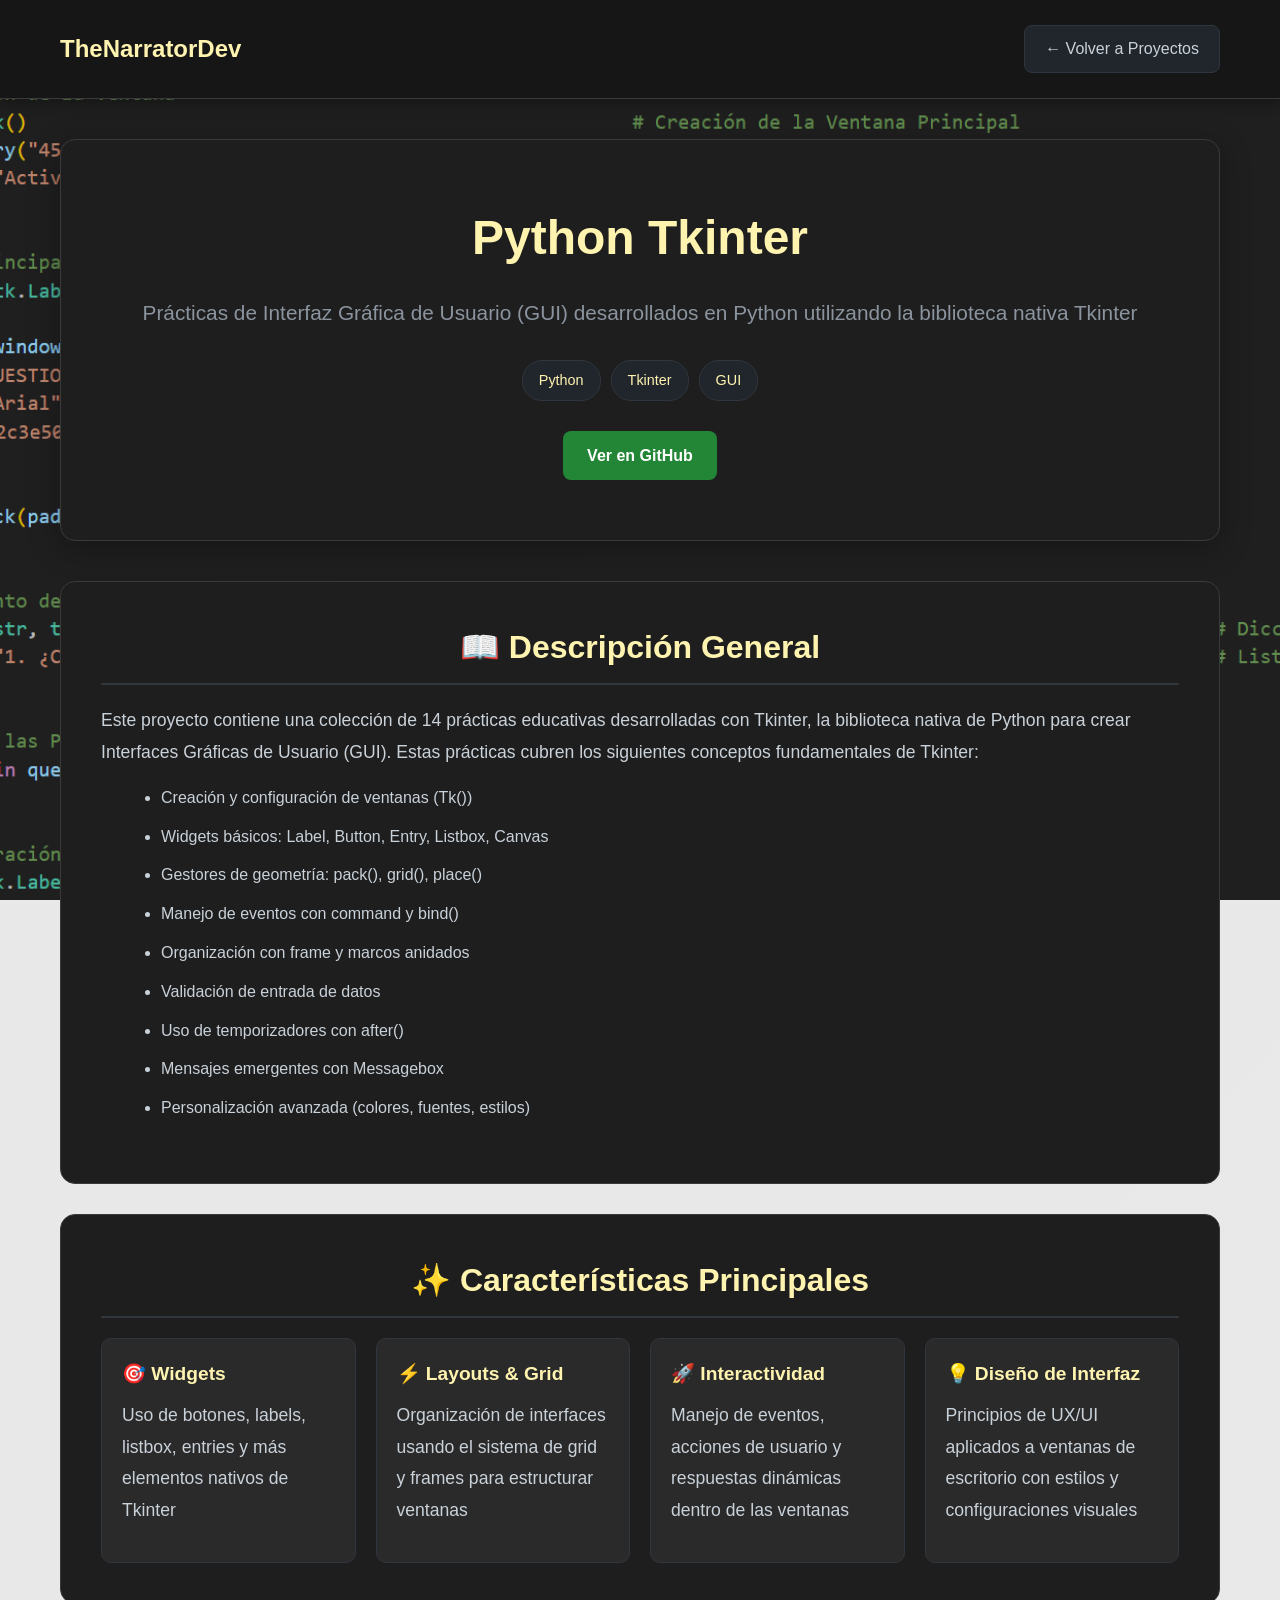
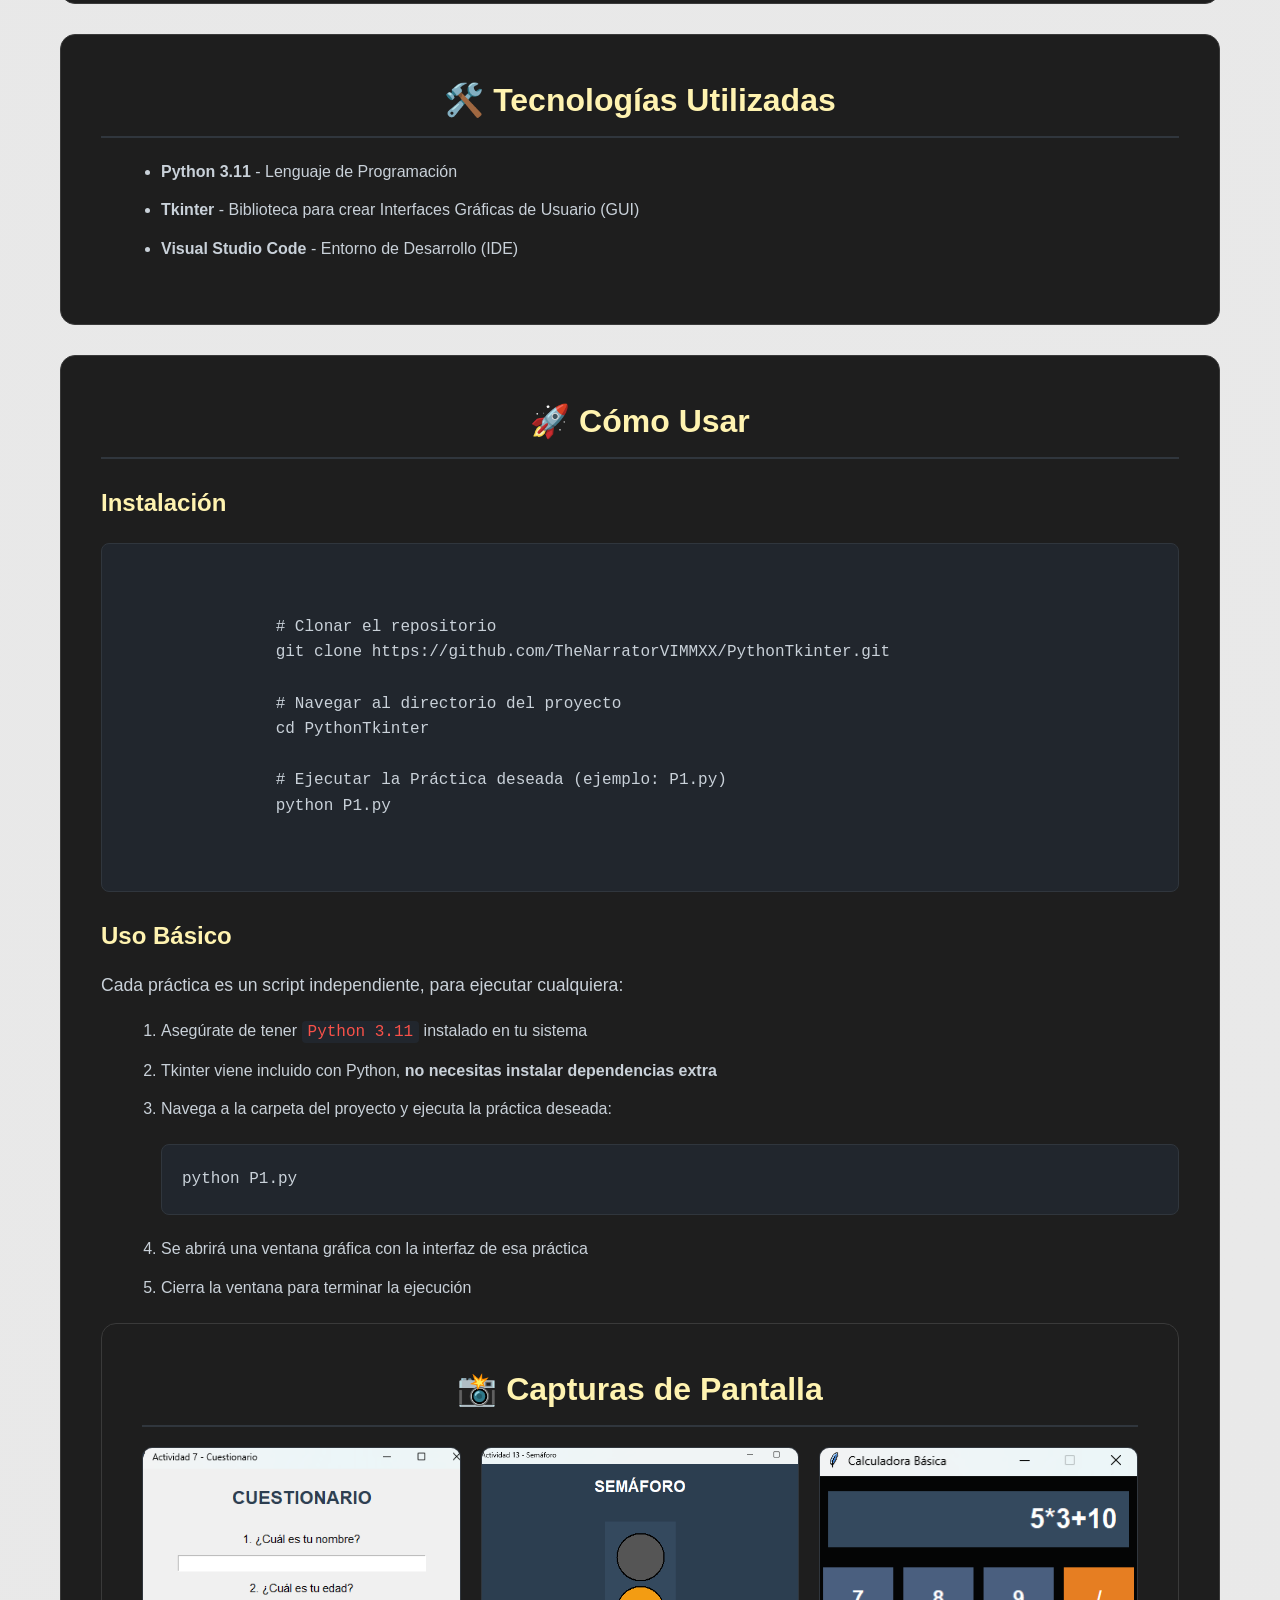
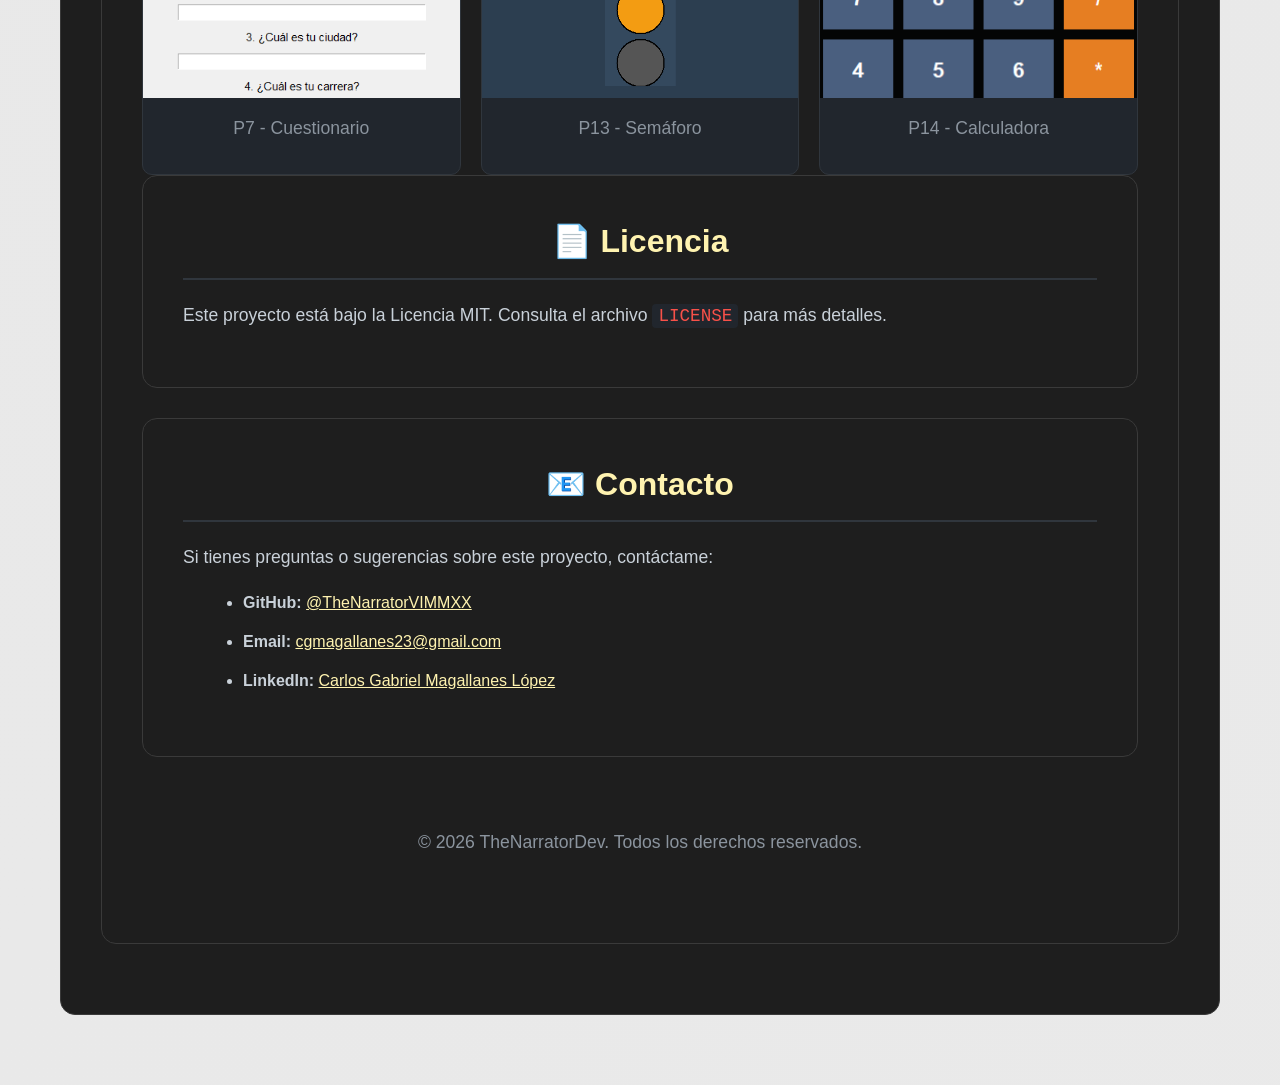
==== index.html @ d5371fd4 "Refactor HTML structure and styles for Tkinter project Updated the styling and structure of the HTML" ====
<![base64]>

<!-- DOCUMENTACIÓN -->

<!-- Vista para el Proyecto Tkinter -->

<!-- Ultima Modificación: 19/03/2025 -->
<!-- Autor: Magallanes López Carlos Gabriel -->
<!-- Correo: cgmagallanes23@gmail.com -->
<!-- Versión: 1.0 -->

<![base64]>
<!-- ========================================================================================= Proyecto Tkinter  ================================================================================================== -->


<!-- Bloque de Contenido -->
<!DOCTYPE html>                                                                                                                               <!-- Declaración del Tipo de Documento HTML5 -->
<html lang="es">                                                                                                                              <!-- Etiqueta Raíz del Documento, Idioma = Español -->
<head>                                                                                                                                        <!-- Sección de metadatos y configuración -->
    <meta charset="UTF-8">                                                                                                                    <!-- Codificación = UTF-8 -->
    <meta name="viewport" content="width=device-width, initial-scale=1.0">                                                                    <!-- Metadato: Viewport -->
    <title> TheNarratorDev </title>                                                                                                           <!-- Título de la Página Web -->
    
    <!-- Hoja de Estilos Interna -->
    <style>                                                                                                                                   /* CSS - Hoja de Estilos */
        

        /* Selector Universal (Reset Básico) */
        * {
            
            margin: 0;                                                                                                                        /* Elimina Márgenes Externos */
            padding: 0;                                                                                                                       /* Elimina Espaciado Interno */
            box-sizing: border-box;                                                                                                           /* Usamos el Tamaño Total del Elemento */

        }

        /* Body */
        body {
        
            font-family: -apple-system, BlinkMacSystemFont, 'Segoe UI', Arial, sans-serif;
            background:                                                                                                                       /* Fondo de la Página */
                linear-gradient(135deg, rgba(28,28,28,0.1), rgba(43,43,43,0.1)),
                url('imgs/background.png') center/cover fixed;
            color: #c9d1d9;
            line-height: 1.6;
            min-height: 100vh;                                                                                                                /* Asegura que el Body ocupe toda la Altura de la Ventana */
            margin: 0;
            -webkit-font-smoothing: antialiased;                                                                                              /* Mejora la Apariencia de las Fuentes en WebKit */
            -moz-osx-font-smoothing: grayscale;                                                                                               /* Mejora la Apariencia de las Fuentes en Firefox */

        }

        /* Barra de Navegación */
        nav {

            padding: 15px 0;
            position: sticky;
            top: 0;
            z-index: 1000;
            box-shadow: 0 4px 12px rgba(0, 0, 0, 0.3);
            background: #161616;
            border-bottom: 1px solid #3a3a3a;
        
        }

        .nav-container {
            max-width: 1200px;
            margin: 0 auto;
            padding: 0 20px;
            display: flex;
            justify-content: space-between;
            align-items: center;
            flex-wrap: wrap;        /* Que los elementos bajen en vez de solaparse */
            gap: 10px;
            padding: 10px 20px;
        }

        .nav-logo {
            font-size: clamp(1em, 2vw, 1.5em);  /* Tamaño flexible */;
            font-weight: bold;
            color: #fff3b0;
            text-decoration: none;
        }

        .back-btn {
            padding: 10px 20px;
            background: #21262d;
            color: #c9d1d9;
            text-decoration: none;
            border-radius: 8px;
            border: 1px solid #30363d;
            transition: all 0.3s ease;
        }

        .back-btn:hover {
            background: #30363d;
            border-color: #ffd43b;
            transform: translateY(-2px);
        }

        /* Contenedor Principal */
        .container {
            max-width: 1200px;
            margin: 0 auto;
            padding: 40px 20px;
        }

        /* Encabezado del Proyecto */
        .project-header {
            text-align: center;
            padding: 60px 20px;
            background: #161b22;
            border-radius: 15px;
            margin-bottom: 40px;
            border: 1px solid #30363d;
            box-shadow: 0 8px 32px rgba(0, 0, 0, 0.3);
        }

        .project-header h1 {
            font-size: 3em;
            color: #fff3b0;
            margin-bottom: 20px;
        }

        .project-header p {
            font-size: 1.3em;
            color: #8b949e;
            margin-bottom: 30px;
        }

        /* Tags del Proyecto */
        .project-tags {
            display: flex;
            justify-content: center;
            flex-wrap: wrap;
            gap: 10px;
            margin-bottom: 30px;
        }

        .tag {
            background: #21262d;
            color: #fff3b0;
            padding: 8px 16px;
            border-radius: 20px;
            font-size: 0.9em;
            border: 1px solid #30363d;
        }

        /* Enlaces del Proyecto */
        .project-links {
            display: flex;
            justify-content: center;
            gap: 15px;
            flex-wrap: wrap;
        }

        .project-links a {
            padding: 12px 24px;
            background: #238636;
            color: white;
            text-decoration: none;
            border-radius: 8px;
            transition: all 0.3s ease;
            font-weight: bold;
        }

        .project-links a:hover {
            background: #2ea043;
            transform: translateY(-2px);
        }

        .project-links a.secondary {
            background: #21262d;
            border: 1px solid #30363d;
            color: #c9d1d9;
        }

        .project-links a.secondary:hover {
            background: #30363d;
            border-color: #ffd43b;
        }

        /* Secciones de Contenido */
        .content-section {
            background: #161b22;
            padding: 40px;
            border-radius: 15px;
            margin-bottom: 30px;
            border: 1px solid #30363d;
        }



        .content-section h2 {
            color: #fff3b0;
            margin-bottom: 20px;
            font-size: 2em;
            border-bottom: 2px solid #30363d;
            padding-bottom: 10px;
            text-align: center;
        }

        .content-section h3 {
            color: #fff3b0;
            margin-top: 25px;
            margin-bottom: 15px;
            font-size: 1.5em;
        }

        .content-section p {
            margin-bottom: 15px;
            line-height: 1.8;
            font-size: 1.1em;
        }

        .content-section ul, .content-section ol {
            margin-left: 60px;
            margin-bottom: 20px;
        }

        .content-section li {
            margin-bottom: 10px;
            line-height: 1.8;
        }

        /* Grid de Características */
        .features-grid {
            display: grid;
            grid-template-columns: repeat(auto-fit, minmax(250px, 1fr));
            gap: 20px;
            margin-top: 20px;
        }

        .feature-card {
            padding: 20px;
            border-radius: 10px;
            border: 1px solid #30363d;
            transition: all 0.3s ease;
            background: #2a2a2a;

        }

        .feature-card:hover {
            transform: translateY(-3px);
            border-color: #ffd43b;
            box-shadow: 0 5px 20px rgba(88, 166, 255, 0.2);
        }

        .feature-card h4 {
            color: #fff3b0;
            margin-bottom: 10px;
            font-size: 1.2em;
        }

        /* Screenshots */
        .screenshots {
            display: grid;
            grid-template-columns: repeat(auto-fit, minmax(300px, 1fr));
            gap: 20px;
            margin-top: 20px;
        }

        .screenshot {
            border-radius: 10px;
            border: 1px solid #30363d;
            overflow: hidden;
            background: #21262d;
            transition: transform 0.3s ease;
            display: flex;
            flex-direction: column;
        }
        
        .screenshot img {
            width: 100%;
            height: 250px;
            object-fit: cover;
            object-position: top;
            display: block;
            flex-shrink: 0;
        }
        
        .screenshot p {
            padding: 15px;
            text-align: center;
            color: #8b949e;
            flex-grow: 1;
            display: flex;
            align-items: center;
            justify-content: center;
        }

        .screenshot:hover {
            transform: scale(1.02);
        }


        /* Código */
        code {
            background: #21262d;
            padding: 2px 6px;
            border-radius: 4px;
            color: #f85149;
            font-family: 'Courier New', monospace;
        }

        pre {
            background: #21262d;
            padding: 20px;
            border-radius: 8px;
            overflow-x: auto;
            margin: 20px 0;
            border: 1px solid #30363d;
        }

        pre code {
            background: none;
            padding: 0;
            color: #c9d1d9;
        }

        /* Pie de Página */
        footer {
            text-align: center;
            padding: 30px;
            color: #8b949e;
            margin-top: 40px;
        }
        .content-section, .project-header {
            background: #1e1e1e;
            border: 1px solid #3a3a3a;
            opacity: 0;
            transition: opacity 1.5s ease;
        }

        .content-section.visible, .project-header.visible {
            opacity: 1;
        }

        /* Responsive */
        @media (max-width: 768px) {
            .project-header h1 {
                font-size: 2em;
            }

            .project-header p {
                font-size: 1.1em;
            }

            .project-links {
                flex-direction: column;
            }

            .content-section {
                padding: 20px;
            }

            .features-grid {
                grid-template-columns: 1fr;
            }
        }
    </style>
</head>

<body>
    <!-- Barra de Navegación -->
    <nav>
        <div class="nav-container">
            <a href="../index.html" class="nav-logo">TheNarratorDev</a>
            <a href="https://github.com/TheNarratorVIMMXX" class="back-btn">← Volver a Proyectos</a>
        </div>
    </nav>

    <div class="container">
        <!-- Encabezado del Proyecto -->
        <div class="project-header">
            
            <h1>Python Tkinter</h1>
            <p>Prácticas de Interfaz Gráfica de Usuario (GUI) desarrollados en Python utilizando la biblioteca nativa Tkinter</p>
            
            <div class="project-tags">
                <span class="tag">Python</span>
                <span class="tag">Tkinter</span>
                <span class="tag">GUI</span>
            </div>

            <div class="project-links">
                <a href="https://github.com/TheNarratorVIMMXX/PythonTkinter" target="_blank">Ver en GitHub</a>
            </div>

        </div>

        <!-- Descripción General -->
        <div class="content-section">
            <h2>📖 Descripción General</h2>
            <p>
                Este proyecto contiene una colección de 14 prácticas educativas desarrolladas con Tkinter, 
                la biblioteca nativa de Python para crear Interfaces Gráficas de Usuario (GUI). 
                Estas prácticas cubren los siguientes conceptos fundamentales de Tkinter:
            </p>
            <ul>
                <li>Creación y configuración de ventanas (Tk()) </li>
                <li>Widgets básicos: Label, Button, Entry, Listbox, Canvas </li>
                <li>Gestores de geometría: pack(), grid(), place() </li>
                <li>Manejo de eventos con command y bind() </li>
                <li>Organización con frame y marcos anidados </li>
                <li>Validación de entrada de datos </li>
                <li>Uso de temporizadores con after() </li>
                <li>Mensajes emergentes con Messagebox </li>
                <li>Personalización avanzada (colores, fuentes, estilos)                            
            </ul>
        </div>

        <!-- Características Principales -->
        <div class="content-section">
            <h2>✨ Características Principales</h2>
            <div class="features-grid">
                <div class="feature-card">
                    <h4>🎯 Widgets</h4>
                    <p>Uso de botones, labels, listbox, entries y más elementos nativos de Tkinter</p>
                </div>
                <div class="feature-card">
                    <h4>⚡ Layouts & Grid</h4>
                    <p>Organización de interfaces usando el sistema de grid y frames para estructurar ventanas</p>
                </div>
                <div class="feature-card">
                    <h4>🚀 Interactividad</h4>
                    <p>Manejo de eventos, acciones de usuario y respuestas dinámicas dentro de las ventanas</p>
                </div>
                <div class="feature-card">
                    <h4>💡 Diseño de Interfaz</h4>
                    <p>Principios de UX/UI aplicados a ventanas de escritorio con estilos y configuraciones visuales</p>
                </div>
            </div>
        </div>

        <!-- Tecnologías Utilizadas -->
        <div class="content-section">
            <h2>🛠️ Tecnologías Utilizadas</h2>
            <ul>
                <li><strong>Python 3.11</strong> - Lenguaje de Programación</li>
                <li><strong>Tkinter</strong> - Biblioteca para crear Interfaces Gráficas de Usuario (GUI)</li>
                <li><strong>Visual Studio Code</strong> - Entorno de Desarrollo (IDE)</li>
            </ul>
        </div>

        <!-- Cómo Usar -->
        <div class="content-section">
            <h2>🚀 Cómo Usar</h2>
            <h3>Instalación</h3>
            <pre><code>

                # Clonar el repositorio
                git clone https://github.com/TheNarratorVIMMXX/PythonTkinter.git

                # Navegar al directorio del proyecto
                cd PythonTkinter

                # Ejecutar la Práctica deseada (ejemplo: P1.py)
                python P1.py

            </code></pre>

        <h3>Uso Básico</h3>
        <p>Cada práctica es un script independiente, para ejecutar cualquiera:</p>
        <ol>
            <li>Asegúrate de tener <code>Python 3.11</code> instalado en tu sistema</li>
            <li>Tkinter viene incluido con Python, <strong>no necesitas instalar dependencias extra</strong></li>
            <li>Navega a la carpeta del proyecto y ejecuta la práctica deseada:
                <pre><code>python P1.py</code></pre>
            </li>
            <li>Se abrirá una ventana gráfica con la interfaz de esa práctica</li>
            <li>Cierra la ventana para terminar la ejecución</li>
        </ol>

        <!-- Screenshots -->
        <div class="content-section">
            <h2>📸 Capturas de Pantalla</h2>
            <div class="screenshots">
                <div class="screenshot">
                    <img src="imgs/P7.png" alt="Práctica 7">
                    <p>P7 - Cuestionario</p>
                </div>
                <div class="screenshot">
                    <img src="imgs/P13.png" alt="Práctica 13">
                    <p>P13 - Semáforo</p>
                </div>
                <div class="screenshot">
                    <img src="imgs/P14.png" alt="Práctica 14">
                    <p>P14 - Calculadora</p>
                </div>
            </div>

        <!-- Licencia -->
        <div class="content-section">
            <h2>📄 Licencia</h2>
            <p>
                Este proyecto está bajo la Licencia MIT. Consulta el archivo <code>LICENSE</code> para más detalles.
            </p>
        </div>

        <!-- Contacto -->
        <div class="content-section">
            <h2>📧 Contacto</h2>
            <p>
                Si tienes preguntas o sugerencias sobre este proyecto, contáctame:
            </p>
            <ul>
                <li><strong>GitHub:</strong> <a href="https://github.com/TheNarratorVIMMXX" target="_blank" style="color: #fff3b0;">@TheNarratorVIMMXX</a></li>
                <li><strong>Email:</strong> <a href="https://mailto:cgmagallanes23@gmail.com" style="color: #fff3b0;">cgmagallanes23@gmail.com</a></li>
                <li><strong>LinkedIn:</strong> <a href="https://linkedin.com/in/carlos-gabriel-magallanes-lopez-940179398" target="_blank" style="color: #fff3b0;">Carlos Gabriel Magallanes López</a></li>
            </ul>
        </div>

        <!-- Pie de Página -->
        <footer>
            <p>&copy; 2026 TheNarratorDev. Todos los derechos reservados.</p>
        </footer>
    
    </div>
    
    <script>
        // Scroll suave para navegación
// Scroll suave
        document.querySelectorAll('a[href^="#"]').forEach(anchor => {
            anchor.addEventListener('click', function (e) {
                e.preventDefault();
                const target = document.querySelector(this.getAttribute('href'));
                if (target) target.scrollIntoView({ behavior: 'smooth' });
            });
        });

        // Fade in al hacer scroll
        const observer = new IntersectionObserver((entries) => {
            entries.forEach(entry => {
                if (entry.isIntersecting) {
                    entry.target.classList.add('visible');
                }
            });
        }, { threshold: 0.1 });

        document.querySelectorAll('.content-section, .project-header').forEach(el => {
            observer.observe(el);
        });
    </script>
</body>
</html>
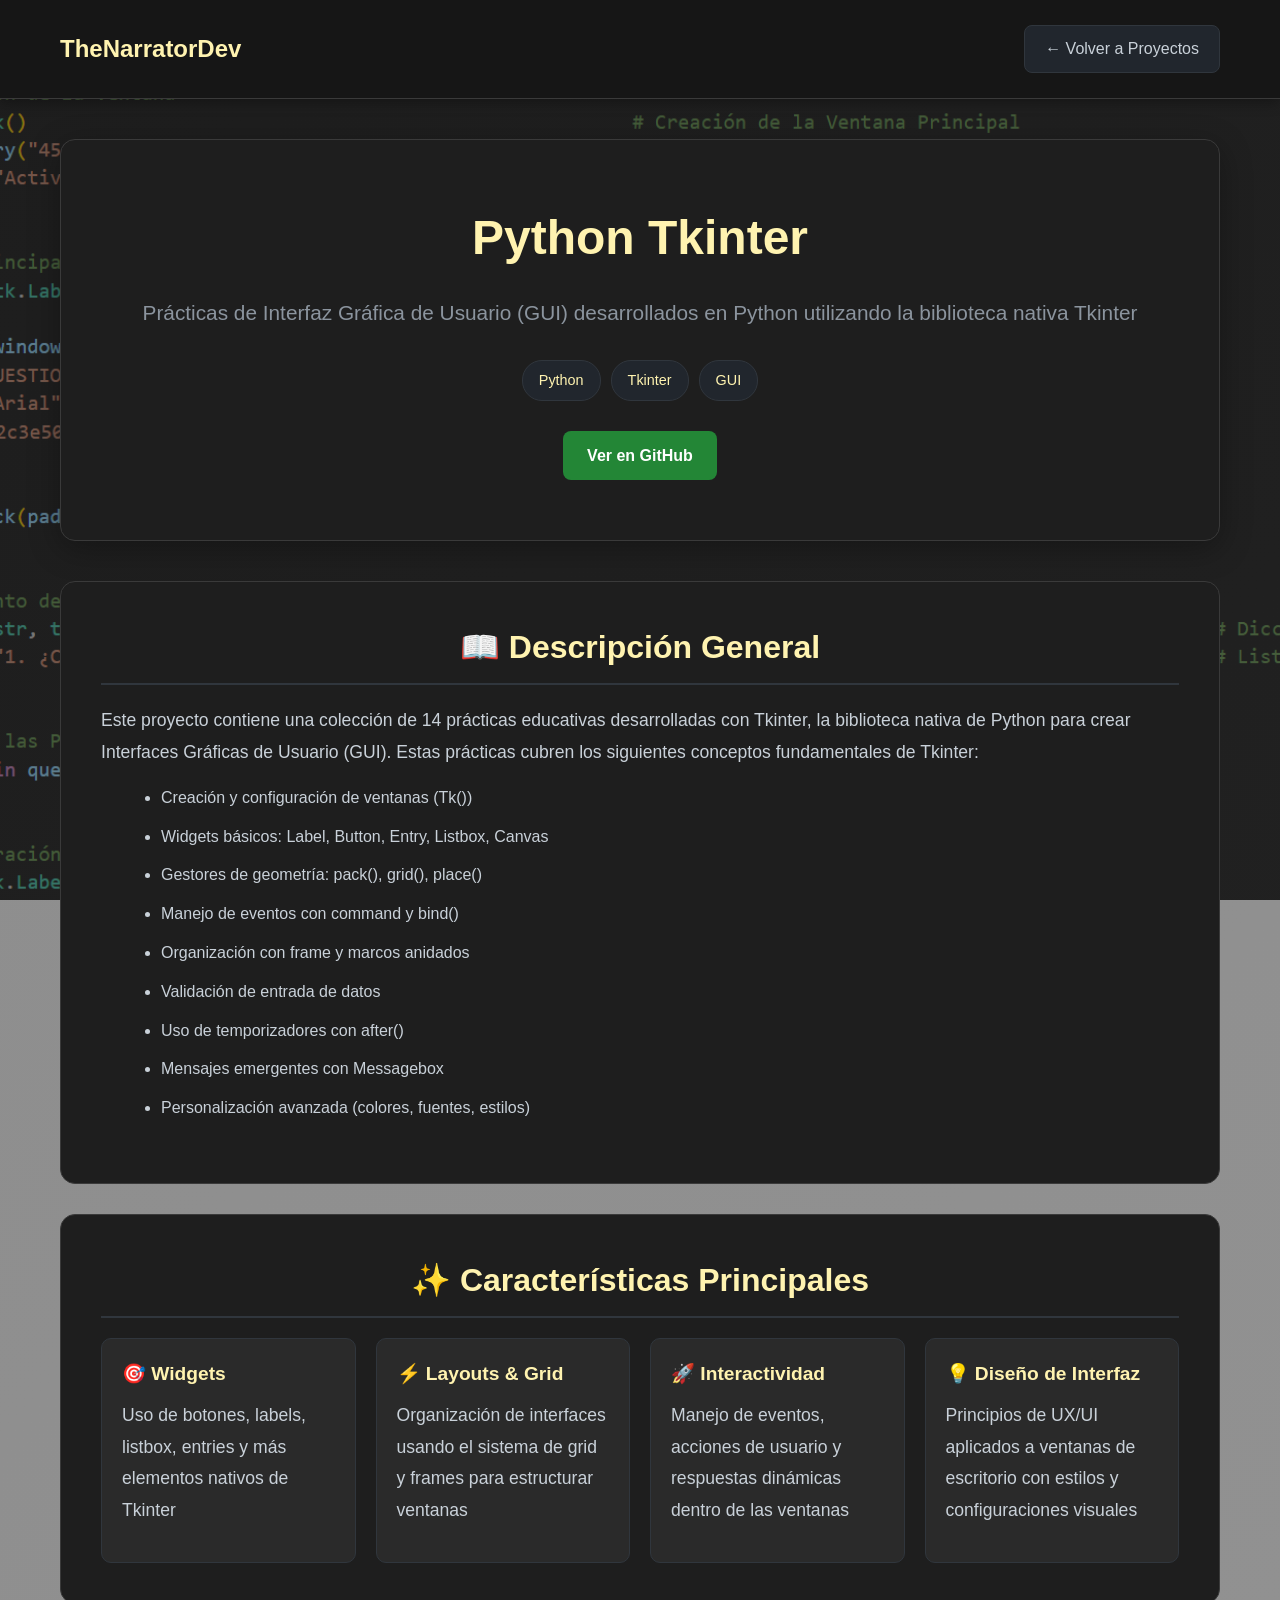
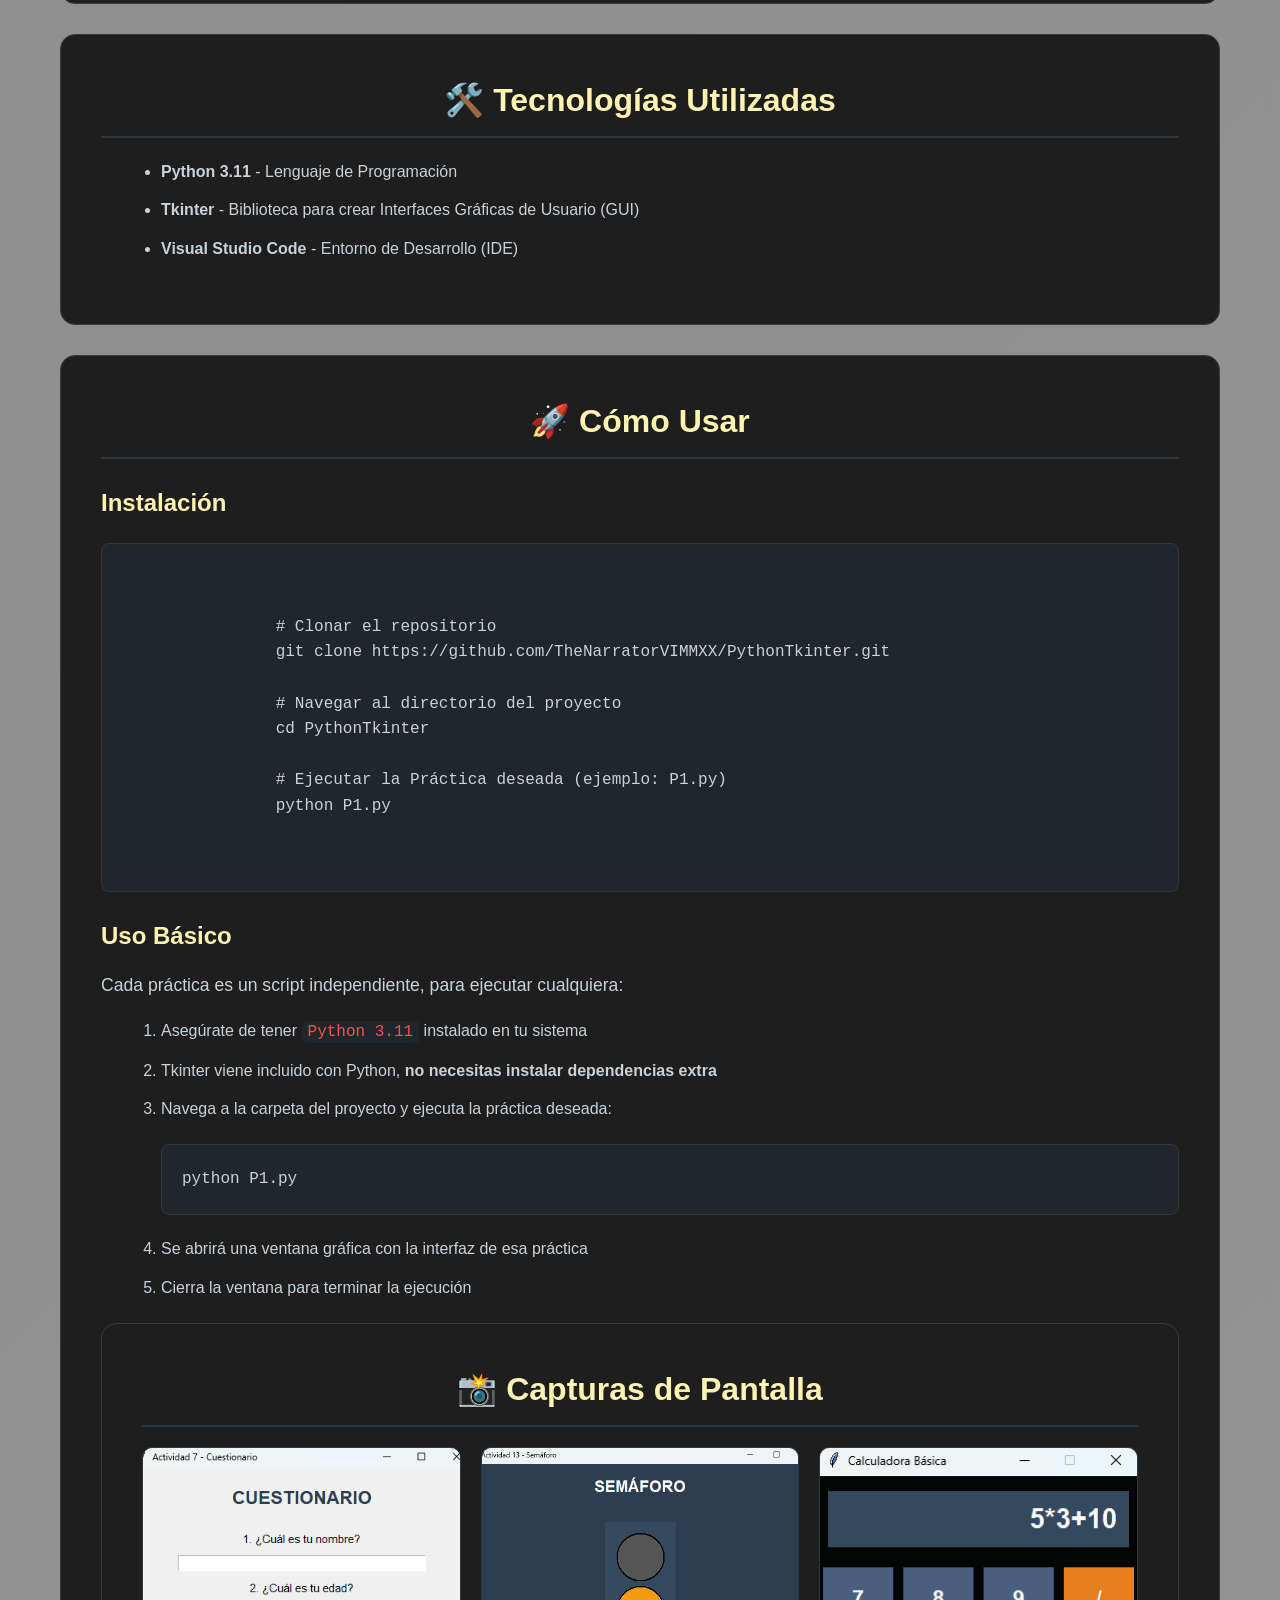
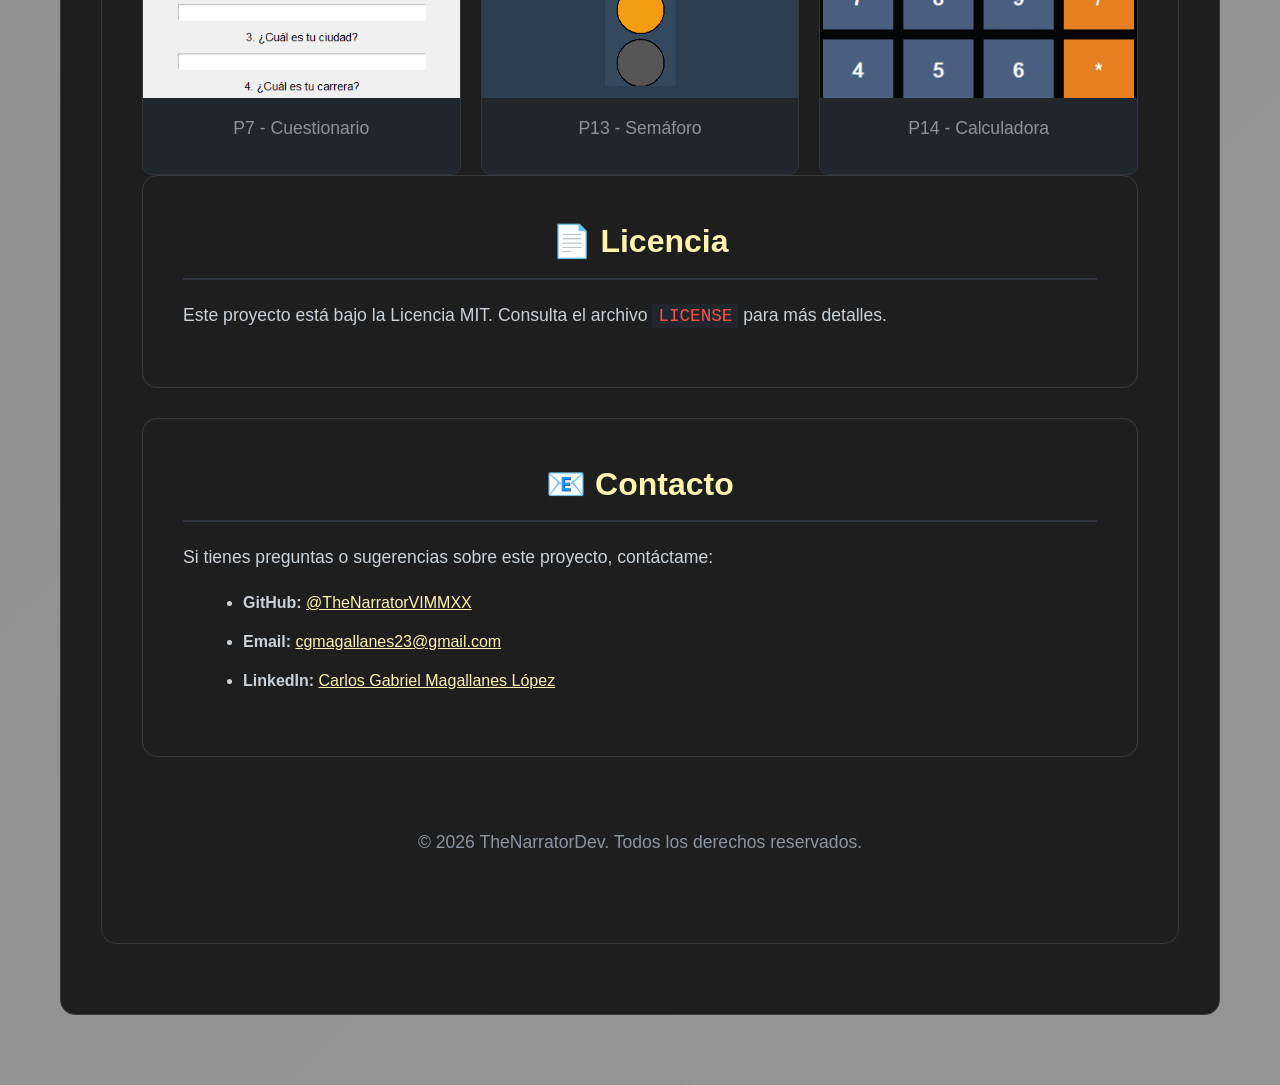
==== commit c585f493: "Refactor HTML structure and improve styles Updated the HTML structure and styles for better presenta" ====
--- a/index.html
+++ b/index.html
@@ -39,7 +39,7 @@
         
             font-family: -apple-system, BlinkMacSystemFont, 'Segoe UI', Arial, sans-serif;
             background:                                                                                                                       /* Fondo de la Página */
-                linear-gradient(135deg, rgba(28,28,28,0.1), rgba(43,43,43,0.1)),
+                linear-gradient(135deg, rgba(28,28,28,0.5), rgba(43,43,43,0.5)),
                 url('imgs/background.png') center/cover fixed;
             color: #c9d1d9;
             line-height: 1.6;
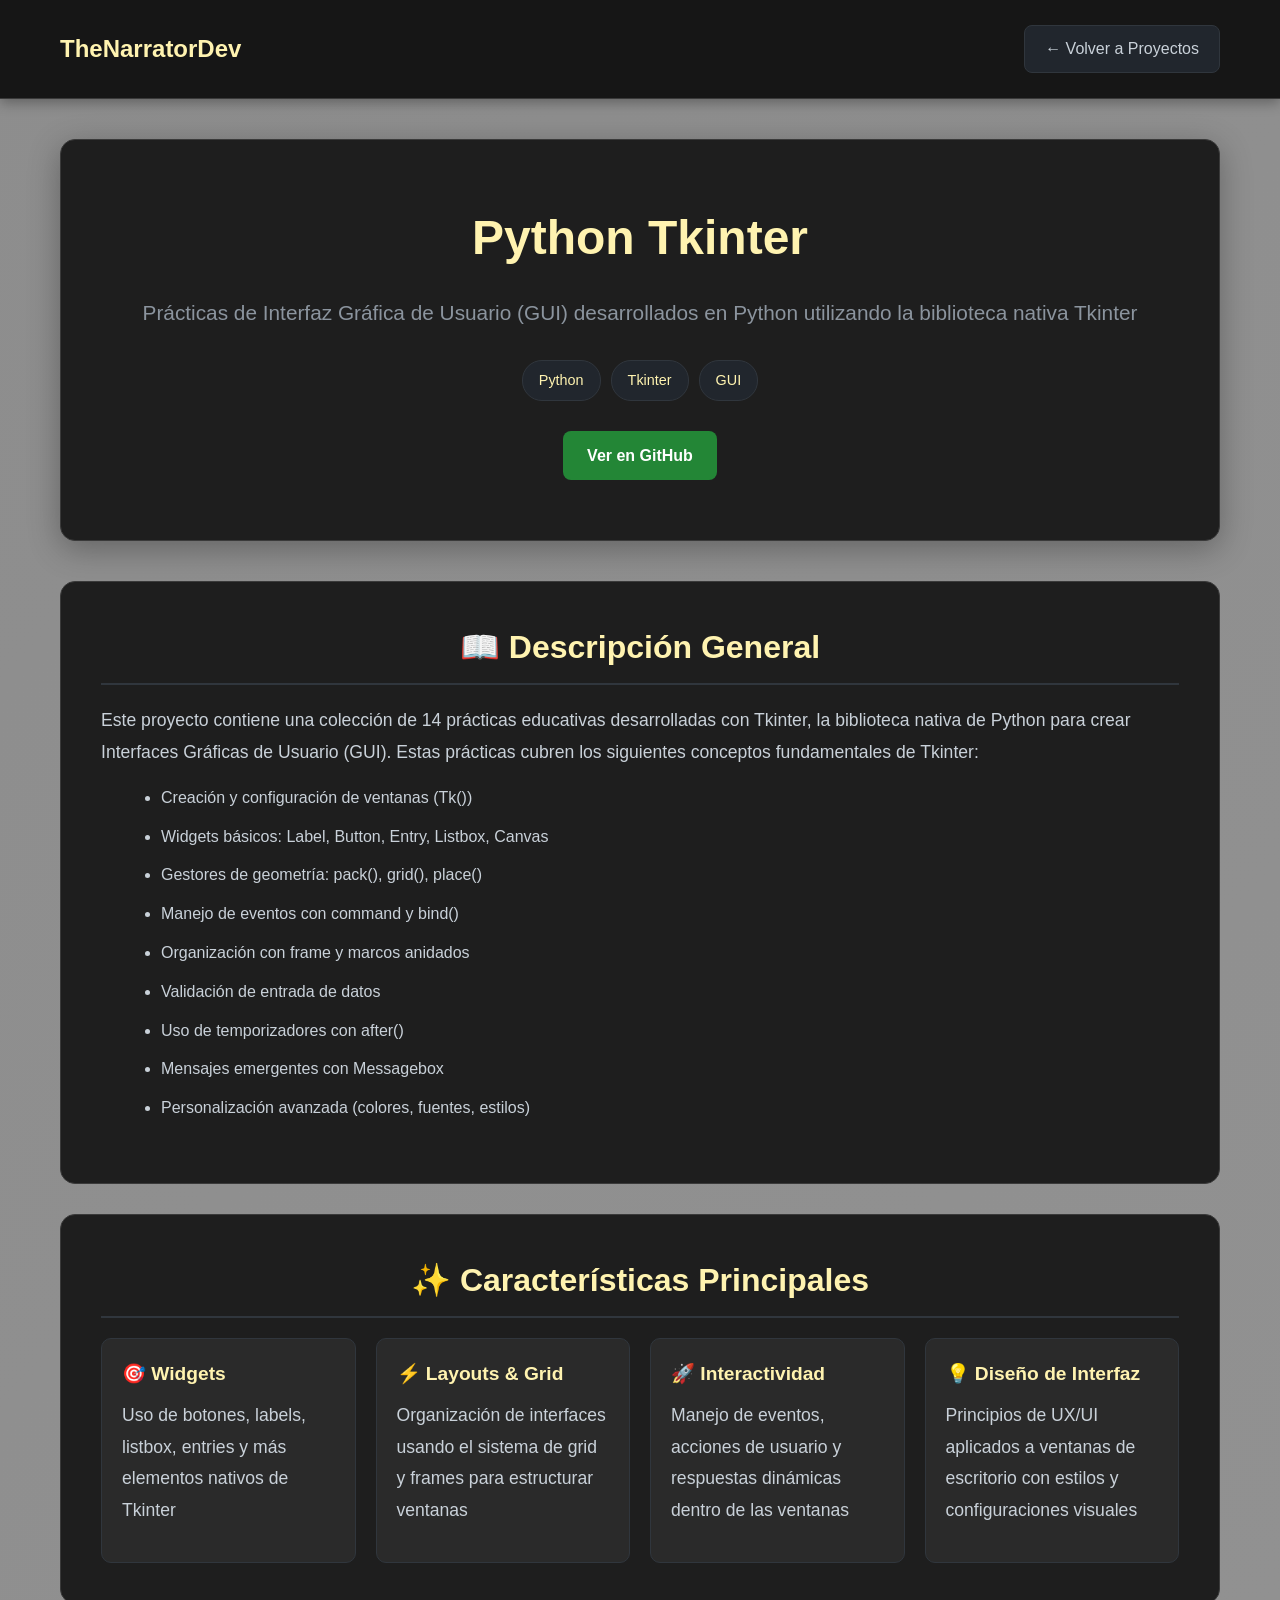
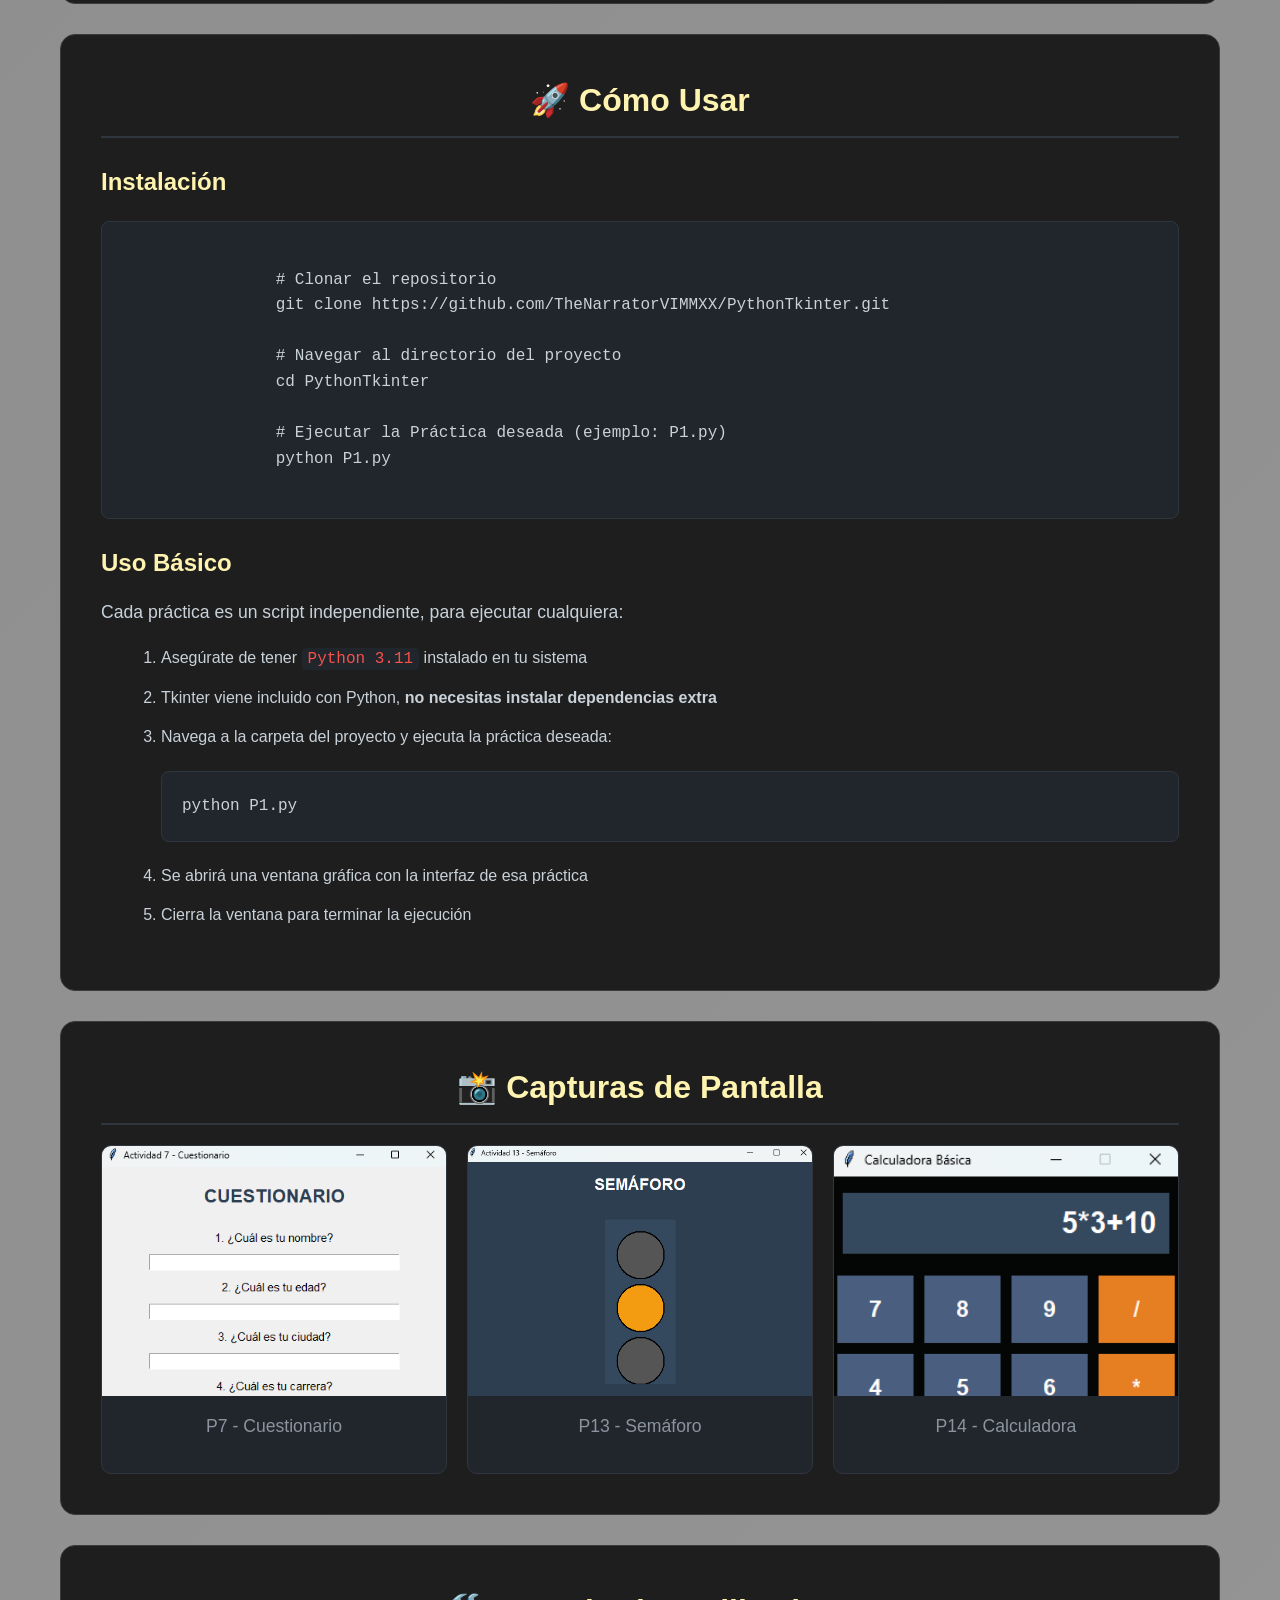
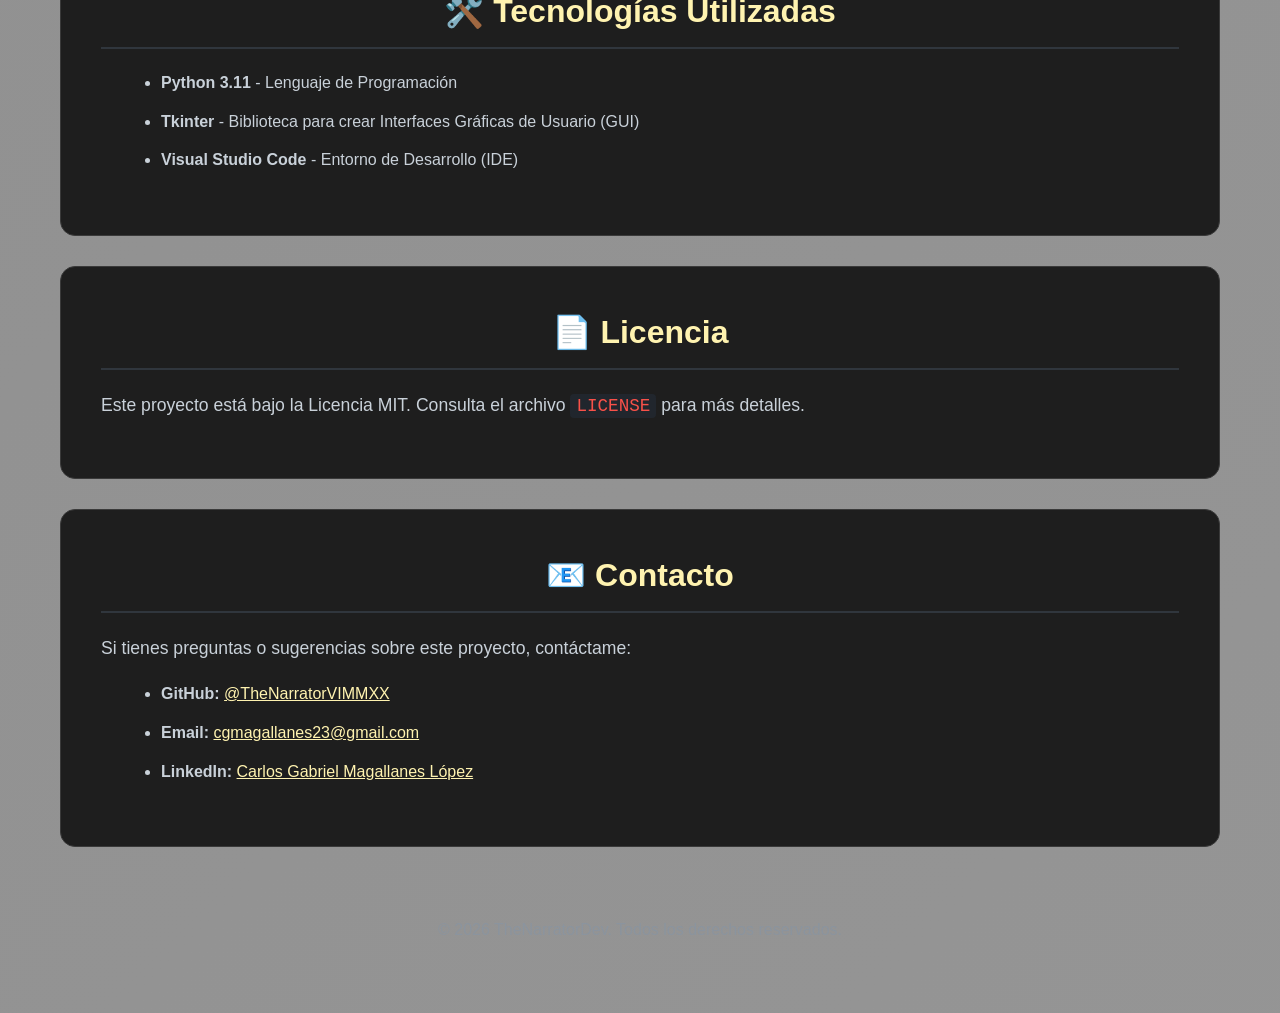
==== commit 910977e5: "Add files via upload" ====
--- a/index.html
+++ b/index.html
@@ -1,367 +1,24 @@
 <![base64]>
-
 <!-- DOCUMENTACIÓN -->
-
 <!-- Vista para el Proyecto Tkinter -->
-
-<!-- Ultima Modificación: 19/03/2025 -->
+<!-- Ultima Modificación: 20/03/2025 -->
 <!-- Autor: Magallanes López Carlos Gabriel -->
 <!-- Correo: cgmagallanes23@gmail.com -->
-<!-- Versión: 1.0 -->
-
+<!-- Versión: 1.1 -->
 <![base64]>
-<!-- ========================================================================================= Proyecto Tkinter  ================================================================================================== -->
-
-
-<!-- Bloque de Contenido -->
-<!DOCTYPE html>                                                                                                                               <!-- Declaración del Tipo de Documento HTML5 -->
-<html lang="es">                                                                                                                              <!-- Etiqueta Raíz del Documento, Idioma = Español -->
-<head>                                                                                                                                        <!-- Sección de metadatos y configuración -->
-    <meta charset="UTF-8">                                                                                                                    <!-- Codificación = UTF-8 -->
-    <meta name="viewport" content="width=device-width, initial-scale=1.0">                                                                    <!-- Metadato: Viewport -->
-    <title> TheNarratorDev </title>                                                                                                           <!-- Título de la Página Web -->
-    
-    <!-- Hoja de Estilos Interna -->
-    <style>                                                                                                                                   /* CSS - Hoja de Estilos */
-        
-
-        /* Selector Universal (Reset Básico) */
-        * {
-            
-            margin: 0;                                                                                                                        /* Elimina Márgenes Externos */
-            padding: 0;                                                                                                                       /* Elimina Espaciado Interno */
-            box-sizing: border-box;                                                                                                           /* Usamos el Tamaño Total del Elemento */
-
-        }
-
-        /* Body */
-        body {
-        
-            font-family: -apple-system, BlinkMacSystemFont, 'Segoe UI', Arial, sans-serif;
-            background:                                                                                                                       /* Fondo de la Página */
-                linear-gradient(135deg, rgba(28,28,28,0.5), rgba(43,43,43,0.5)),
-                url('imgs/background.png') center/cover fixed;
-            color: #c9d1d9;
-            line-height: 1.6;
-            min-height: 100vh;                                                                                                                /* Asegura que el Body ocupe toda la Altura de la Ventana */
-            margin: 0;
-            -webkit-font-smoothing: antialiased;                                                                                              /* Mejora la Apariencia de las Fuentes en WebKit */
-            -moz-osx-font-smoothing: grayscale;                                                                                               /* Mejora la Apariencia de las Fuentes en Firefox */
-
-        }
-
-        /* Barra de Navegación */
-        nav {
-
-            padding: 15px 0;
-            position: sticky;
-            top: 0;
-            z-index: 1000;
-            box-shadow: 0 4px 12px rgba(0, 0, 0, 0.3);
-            background: #161616;
-            border-bottom: 1px solid #3a3a3a;
-        
-        }
-
-        .nav-container {
-            max-width: 1200px;
-            margin: 0 auto;
-            padding: 0 20px;
-            display: flex;
-            justify-content: space-between;
-            align-items: center;
-            flex-wrap: wrap;        /* Que los elementos bajen en vez de solaparse */
-            gap: 10px;
-            padding: 10px 20px;
-        }
-
-        .nav-logo {
-            font-size: clamp(1em, 2vw, 1.5em);  /* Tamaño flexible */;
-            font-weight: bold;
-            color: #fff3b0;
-            text-decoration: none;
-        }
-
-        .back-btn {
-            padding: 10px 20px;
-            background: #21262d;
-            color: #c9d1d9;
-            text-decoration: none;
-            border-radius: 8px;
-            border: 1px solid #30363d;
-            transition: all 0.3s ease;
-        }
-
-        .back-btn:hover {
-            background: #30363d;
-            border-color: #ffd43b;
-            transform: translateY(-2px);
-        }
-
-        /* Contenedor Principal */
-        .container {
-            max-width: 1200px;
-            margin: 0 auto;
-            padding: 40px 20px;
-        }
-
-        /* Encabezado del Proyecto */
-        .project-header {
-            text-align: center;
-            padding: 60px 20px;
-            background: #161b22;
-            border-radius: 15px;
-            margin-bottom: 40px;
-            border: 1px solid #30363d;
-            box-shadow: 0 8px 32px rgba(0, 0, 0, 0.3);
-        }
-
-        .project-header h1 {
-            font-size: 3em;
-            color: #fff3b0;
-            margin-bottom: 20px;
-        }
-
-        .project-header p {
-            font-size: 1.3em;
-            color: #8b949e;
-            margin-bottom: 30px;
-        }
-
-        /* Tags del Proyecto */
-        .project-tags {
-            display: flex;
-            justify-content: center;
-            flex-wrap: wrap;
-            gap: 10px;
-            margin-bottom: 30px;
-        }
-
-        .tag {
-            background: #21262d;
-            color: #fff3b0;
-            padding: 8px 16px;
-            border-radius: 20px;
-            font-size: 0.9em;
-            border: 1px solid #30363d;
-        }
-
-        /* Enlaces del Proyecto */
-        .project-links {
-            display: flex;
-            justify-content: center;
-            gap: 15px;
-            flex-wrap: wrap;
-        }
-
-        .project-links a {
-            padding: 12px 24px;
-            background: #238636;
-            color: white;
-            text-decoration: none;
-            border-radius: 8px;
-            transition: all 0.3s ease;
-            font-weight: bold;
-        }
-
-        .project-links a:hover {
-            background: #2ea043;
-            transform: translateY(-2px);
-        }
-
-        .project-links a.secondary {
-            background: #21262d;
-            border: 1px solid #30363d;
-            color: #c9d1d9;
-        }
-
-        .project-links a.secondary:hover {
-            background: #30363d;
-            border-color: #ffd43b;
-        }
-
-        /* Secciones de Contenido */
-        .content-section {
-            background: #161b22;
-            padding: 40px;
-            border-radius: 15px;
-            margin-bottom: 30px;
-            border: 1px solid #30363d;
-        }
-
-
-
-        .content-section h2 {
-            color: #fff3b0;
-            margin-bottom: 20px;
-            font-size: 2em;
-            border-bottom: 2px solid #30363d;
-            padding-bottom: 10px;
-            text-align: center;
-        }
-
-        .content-section h3 {
-            color: #fff3b0;
-            margin-top: 25px;
-            margin-bottom: 15px;
-            font-size: 1.5em;
-        }
-
-        .content-section p {
-            margin-bottom: 15px;
-            line-height: 1.8;
-            font-size: 1.1em;
-        }
-
-        .content-section ul, .content-section ol {
-            margin-left: 60px;
-            margin-bottom: 20px;
-        }
-
-        .content-section li {
-            margin-bottom: 10px;
-            line-height: 1.8;
-        }
-
-        /* Grid de Características */
-        .features-grid {
-            display: grid;
-            grid-template-columns: repeat(auto-fit, minmax(250px, 1fr));
-            gap: 20px;
-            margin-top: 20px;
-        }
-
-        .feature-card {
-            padding: 20px;
-            border-radius: 10px;
-            border: 1px solid #30363d;
-            transition: all 0.3s ease;
-            background: #2a2a2a;
-
-        }
-
-        .feature-card:hover {
-            transform: translateY(-3px);
-            border-color: #ffd43b;
-            box-shadow: 0 5px 20px rgba(88, 166, 255, 0.2);
-        }
-
-        .feature-card h4 {
-            color: #fff3b0;
-            margin-bottom: 10px;
-            font-size: 1.2em;
-        }
-
-        /* Screenshots */
-        .screenshots {
-            display: grid;
-            grid-template-columns: repeat(auto-fit, minmax(300px, 1fr));
-            gap: 20px;
-            margin-top: 20px;
-        }
-
-        .screenshot {
-            border-radius: 10px;
-            border: 1px solid #30363d;
-            overflow: hidden;
-            background: #21262d;
-            transition: transform 0.3s ease;
-            display: flex;
-            flex-direction: column;
-        }
-        
-        .screenshot img {
-            width: 100%;
-            height: 250px;
-            object-fit: cover;
-            object-position: top;
-            display: block;
-            flex-shrink: 0;
-        }
-        
-        .screenshot p {
-            padding: 15px;
-            text-align: center;
-            color: #8b949e;
-            flex-grow: 1;
-            display: flex;
-            align-items: center;
-            justify-content: center;
-        }
-
-        .screenshot:hover {
-            transform: scale(1.02);
-        }
-
-
-        /* Código */
-        code {
-            background: #21262d;
-            padding: 2px 6px;
-            border-radius: 4px;
-            color: #f85149;
-            font-family: 'Courier New', monospace;
-        }
-
-        pre {
-            background: #21262d;
-            padding: 20px;
-            border-radius: 8px;
-            overflow-x: auto;
-            margin: 20px 0;
-            border: 1px solid #30363d;
-        }
-
-        pre code {
-            background: none;
-            padding: 0;
-            color: #c9d1d9;
-        }
-
-        /* Pie de Página */
-        footer {
-            text-align: center;
-            padding: 30px;
-            color: #8b949e;
-            margin-top: 40px;
-        }
-        .content-section, .project-header {
-            background: #1e1e1e;
-            border: 1px solid #3a3a3a;
-            opacity: 0;
-            transition: opacity 1.5s ease;
-        }
-
-        .content-section.visible, .project-header.visible {
-            opacity: 1;
-        }
-
-        /* Responsive */
-        @media (max-width: 768px) {
-            .project-header h1 {
-                font-size: 2em;
-            }
-
-            .project-header p {
-                font-size: 1.1em;
-            }
-
-            .project-links {
-                flex-direction: column;
-            }
-
-            .content-section {
-                padding: 20px;
-            }
-
-            .features-grid {
-                grid-template-columns: 1fr;
-            }
-        }
-    </style>
+
+<!DOCTYPE html>
+<html lang="es">
+
+<head>
+    <meta charset="UTF-8">
+    <meta name="viewport" content="width=device-width, initial-scale=1.0">
+    <title>TheNarratorDev</title>
+    <link rel="stylesheet" href="css/styles.css">
 </head>
 
 <body>
+
     <!-- Barra de Navegación -->
     <nav>
         <div class="nav-container">
@@ -371,12 +28,12 @@
     </nav>
 
     <div class="container">
+
         <!-- Encabezado del Proyecto -->
         <div class="project-header">
-            
             <h1>Python Tkinter</h1>
             <p>Prácticas de Interfaz Gráfica de Usuario (GUI) desarrollados en Python utilizando la biblioteca nativa Tkinter</p>
-            
+
             <div class="project-tags">
                 <span class="tag">Python</span>
                 <span class="tag">Tkinter</span>
@@ -386,161 +43,163 @@
             <div class="project-links">
                 <a href="https://github.com/TheNarratorVIMMXX/PythonTkinter" target="_blank">Ver en GitHub</a>
             </div>
-
+        
         </div>
 
         <!-- Descripción General -->
         <div class="content-section">
             <h2>📖 Descripción General</h2>
+            
             <p>
-                Este proyecto contiene una colección de 14 prácticas educativas desarrolladas con Tkinter, 
-                la biblioteca nativa de Python para crear Interfaces Gráficas de Usuario (GUI). 
+                Este proyecto contiene una colección de 14 prácticas educativas desarrolladas con Tkinter,
+                la biblioteca nativa de Python para crear Interfaces Gráficas de Usuario (GUI).
                 Estas prácticas cubren los siguientes conceptos fundamentales de Tkinter:
             </p>
+
             <ul>
-                <li>Creación y configuración de ventanas (Tk()) </li>
-                <li>Widgets básicos: Label, Button, Entry, Listbox, Canvas </li>
-                <li>Gestores de geometría: pack(), grid(), place() </li>
-                <li>Manejo de eventos con command y bind() </li>
-                <li>Organización con frame y marcos anidados </li>
-                <li>Validación de entrada de datos </li>
-                <li>Uso de temporizadores con after() </li>
-                <li>Mensajes emergentes con Messagebox </li>
-                <li>Personalización avanzada (colores, fuentes, estilos)                            
+                <li>Creación y configuración de ventanas (Tk())</li>
+                <li>Widgets básicos: Label, Button, Entry, Listbox, Canvas</li>
+                <li>Gestores de geometría: pack(), grid(), place()</li>
+                <li>Manejo de eventos con command y bind()</li>
+                <li>Organización con frame y marcos anidados</li>
+                <li>Validación de entrada de datos</li>
+                <li>Uso de temporizadores con after()</li>
+                <li>Mensajes emergentes con Messagebox</li>
+                <li>Personalización avanzada (colores, fuentes, estilos)</li>
             </ul>
+        
         </div>
 
         <!-- Características Principales -->
         <div class="content-section">
             <h2>✨ Características Principales</h2>
+
             <div class="features-grid">
+
                 <div class="feature-card">
                     <h4>🎯 Widgets</h4>
                     <p>Uso de botones, labels, listbox, entries y más elementos nativos de Tkinter</p>
                 </div>
+
                 <div class="feature-card">
                     <h4>⚡ Layouts & Grid</h4>
                     <p>Organización de interfaces usando el sistema de grid y frames para estructurar ventanas</p>
                 </div>
+
                 <div class="feature-card">
                     <h4>🚀 Interactividad</h4>
                     <p>Manejo de eventos, acciones de usuario y respuestas dinámicas dentro de las ventanas</p>
                 </div>
+
                 <div class="feature-card">
                     <h4>💡 Diseño de Interfaz</h4>
                     <p>Principios de UX/UI aplicados a ventanas de escritorio con estilos y configuraciones visuales</p>
                 </div>
-            </div>
+
+            </div>
+        
+        </div>
+
+        <!-- Cómo Usar -->
+        <div class="content-section">
+            <h2>🚀 Cómo Usar</h2>
+
+            <h3>Instalación</h3>
+
+            <pre><code>
+                # Clonar el repositorio
+                git clone https://github.com/TheNarratorVIMMXX/PythonTkinter.git
+
+                # Navegar al directorio del proyecto
+                cd PythonTkinter
+
+                # Ejecutar la Práctica deseada (ejemplo: P1.py)
+                python P1.py
+            </code></pre>
+
+            <h3>Uso Básico</h3>
+            <p>Cada práctica es un script independiente, para ejecutar cualquiera:</p>
+
+            <ol>
+                <li>Asegúrate de tener <code>Python 3.11</code> instalado en tu sistema</li>
+                <li>Tkinter viene incluido con Python, <strong>no necesitas instalar dependencias extra</strong></li>
+                <li>
+                    Navega a la carpeta del proyecto y ejecuta la práctica deseada:
+                    <pre><code>python P1.py</code></pre>
+                </li>
+                <li>Se abrirá una ventana gráfica con la interfaz de esa práctica</li>
+                <li>Cierra la ventana para terminar la ejecución</li>
+            </ol>
+        </div>
+
+        <!-- Screenshots -->
+        <div class="content-section">
+            <h2>📸 Capturas de Pantalla</h2>
+
+            <div class="screenshots">
+                
+                <div class="screenshot">
+                    <img src="imgs/P7.png" alt="Práctica 7">
+                    <p>P7 - Cuestionario</p>
+                </div>
+
+                <div class="screenshot">
+                    <img src="imgs/P13.png" alt="Práctica 13">
+                    <p>P13 - Semáforo</p>
+                </div>
+
+                <div class="screenshot">
+                    <img src="imgs/P14.png" alt="Práctica 14">
+                    <p>P14 - Calculadora</p>
+                </div>
+            
+            </div>
+        
         </div>
 
         <!-- Tecnologías Utilizadas -->
         <div class="content-section">
             <h2>🛠️ Tecnologías Utilizadas</h2>
+
             <ul>
                 <li><strong>Python 3.11</strong> - Lenguaje de Programación</li>
                 <li><strong>Tkinter</strong> - Biblioteca para crear Interfaces Gráficas de Usuario (GUI)</li>
                 <li><strong>Visual Studio Code</strong> - Entorno de Desarrollo (IDE)</li>
             </ul>
-        </div>
-
-        <!-- Cómo Usar -->
-        <div class="content-section">
-            <h2>🚀 Cómo Usar</h2>
-            <h3>Instalación</h3>
-            <pre><code>
-
-                # Clonar el repositorio
-                git clone https://github.com/TheNarratorVIMMXX/PythonTkinter.git
-
-                # Navegar al directorio del proyecto
-                cd PythonTkinter
-
-                # Ejecutar la Práctica deseada (ejemplo: P1.py)
-                python P1.py
-
-            </code></pre>
-
-        <h3>Uso Básico</h3>
-        <p>Cada práctica es un script independiente, para ejecutar cualquiera:</p>
-        <ol>
-            <li>Asegúrate de tener <code>Python 3.11</code> instalado en tu sistema</li>
-            <li>Tkinter viene incluido con Python, <strong>no necesitas instalar dependencias extra</strong></li>
-            <li>Navega a la carpeta del proyecto y ejecuta la práctica deseada:
-                <pre><code>python P1.py</code></pre>
-            </li>
-            <li>Se abrirá una ventana gráfica con la interfaz de esa práctica</li>
-            <li>Cierra la ventana para terminar la ejecución</li>
-        </ol>
-
-        <!-- Screenshots -->
-        <div class="content-section">
-            <h2>📸 Capturas de Pantalla</h2>
-            <div class="screenshots">
-                <div class="screenshot">
-                    <img src="imgs/P7.png" alt="Práctica 7">
-                    <p>P7 - Cuestionario</p>
-                </div>
-                <div class="screenshot">
-                    <img src="imgs/P13.png" alt="Práctica 13">
-                    <p>P13 - Semáforo</p>
-                </div>
-                <div class="screenshot">
-                    <img src="imgs/P14.png" alt="Práctica 14">
-                    <p>P14 - Calculadora</p>
-                </div>
-            </div>
+        
+        </div>
 
         <!-- Licencia -->
         <div class="content-section">
             <h2>📄 Licencia</h2>
+        
             <p>
                 Este proyecto está bajo la Licencia MIT. Consulta el archivo <code>LICENSE</code> para más detalles.
             </p>
+        
         </div>
 
         <!-- Contacto -->
         <div class="content-section">
             <h2>📧 Contacto</h2>
-            <p>
-                Si tienes preguntas o sugerencias sobre este proyecto, contáctame:
-            </p>
+            <p>Si tienes preguntas o sugerencias sobre este proyecto, contáctame:</p>
+
             <ul>
                 <li><strong>GitHub:</strong> <a href="https://github.com/TheNarratorVIMMXX" target="_blank" style="color: #fff3b0;">@TheNarratorVIMMXX</a></li>
                 <li><strong>Email:</strong> <a href="https://mailto:cgmagallanes23@gmail.com" style="color: #fff3b0;">cgmagallanes23@gmail.com</a></li>
                 <li><strong>LinkedIn:</strong> <a href="https://linkedin.com/in/carlos-gabriel-magallanes-lopez-940179398" target="_blank" style="color: #fff3b0;">Carlos Gabriel Magallanes López</a></li>
             </ul>
+        
         </div>
 
         <!-- Pie de Página -->
         <footer>
             <p>&copy; 2026 TheNarratorDev. Todos los derechos reservados.</p>
         </footer>
-    
+
     </div>
-    
-    <script>
-        // Scroll suave para navegación
-// Scroll suave
-        document.querySelectorAll('a[href^="#"]').forEach(anchor => {
-            anchor.addEventListener('click', function (e) {
-                e.preventDefault();
-                const target = document.querySelector(this.getAttribute('href'));
-                if (target) target.scrollIntoView({ behavior: 'smooth' });
-            });
-        });
-
-        // Fade in al hacer scroll
-        const observer = new IntersectionObserver((entries) => {
-            entries.forEach(entry => {
-                if (entry.isIntersecting) {
-                    entry.target.classList.add('visible');
-                }
-            });
-        }, { threshold: 0.1 });
-
-        document.querySelectorAll('.content-section, .project-header').forEach(el => {
-            observer.observe(el);
-        });
-    </script>
+
+    <script src="js/script.js"></script>
+
 </body>
 </html>
--- a/css/styles.css
+++ b/css/styles.css
@@ -0,0 +1,352 @@
+/*****************************************************************************************************************************************************************************/
+/*                                                                                                                                                                           */
+/*                                                                  Estilos para el Proyecto Python Tkinter                                                                  */
+/*                                                                                                                                                                           */
+/*****************************************************************************************************************************************************************************/
+/*                                                                                                                                                                           */
+/* Autor: Magallanes López Carlos Gabriel                                                                                                                                    */
+/* Versión del Proyecto: 1.1                                                                                                                                                 */
+/* Correo: cgmagallanes23@gmail.com                                                                                                                                          */
+/* Ultima Modificación: 20/03/2025                                                                                                                                                                           */
+/*                                                                                                                                                                           */
+/*****************************************************************************************************************************************************************************/
+
+/* Selector Universal (Reset Básico) */
+* {margin: 0; padding: 0; box-sizing: border-box;}
+
+/* Body */
+body {
+        
+    font-family: -apple-system, BlinkMacSystemFont, 'Segoe UI', Arial, sans-serif;                     
+    background:                                                                                          
+        linear-gradient(135deg, rgba(28,28,28,0.5), rgba(43,43,43,0.5)),                              
+        url('imgs/background.png') center/cover fixed;                                                     /* Imagen de Fondo, Centrada, Cubriendo toda el Área, Fija */
+    color: #c9d1d9;                                                                                   
+    line-height: 1.6;                                                                                    
+    min-height: 100vh;                                                                                     /* Asegura que el Body ocupe toda la Altura de la Ventana */
+    margin: 0;                                                                                             /* Elimina Márgenes del Body */
+    -webkit-font-smoothing: antialiased;                                                                   /* Mejora la Apariencia de las Fuentes en WebKit */
+    -moz-osx-font-smoothing: grayscale;                                                                    /* Mejora la Apariencia de las Fuentes en Firefox */
+
+}
+
+/* Barra de Navegación */
+nav {
+
+    padding: 15px 0;                                                                                 
+    position: sticky;                                                                                      /* Posición Sticky (se fija al hacer scroll) */
+    top: 0;                                                                                                /* Se fija en la parte superior */
+    z-index: 1000;                                                                                         /* Asegura que la barra esté por encima de otros elementos */ 
+    box-shadow: 0 4px 12px rgba(0, 0, 0, 0.3);
+    background: #161616;
+    border-bottom: 1px solid #3a3a3a;                                                                    /* Borde Inferior para Separar la Barra del Contenido */
+        
+}
+
+/* Contenedor de Navegación */
+.nav-container {                                                                                    
+            
+    max-width: 1200px;
+    margin: 0 auto;                                                                                        
+    padding: 0 20px;
+    display: flex;                                                                                         /* Usamos Flexbox para organizar el contenido de la barra */
+    justify-content: space-between;                                                                        /* Espacio entre el logo y el botón de volver */
+    align-items: center;
+    flex-wrap: wrap;                                                                                       /* Permite que los elementos se ajusten en pantallas pequeñas */
+    gap: 10px;                                                                                             /* Espacio entre elementos en caso de que se ajusten */
+    padding: 10px 20px;
+        
+}
+
+/* Logo de Navegación */
+.nav-logo {font-size: clamp(1em, 2vw, 1.5em); font-weight: bold; color: #fff3b0; text-decoration: none;}
+
+/* Botón de Volver */
+.back-btn {
+
+    padding: 10px 20px;
+    background: #21262d;
+    color: #c9d1d9;
+    text-decoration: none;
+    border-radius: 8px;                                                                                    /* Bordes Redondeados para un Estilo Más Suave */
+    border: 1px solid #30363d;
+    transition: all 0.3s ease;                                                                             /* Transición para Efectos de Hover Suaves */
+        
+}
+
+/* Eventos de Hover para el Botón de Volver */
+.back-btn:hover {
+
+    background: #30363d;
+    border-color: #ffd43b;
+    transform: translateY(-2px);                                                                            /* Efecto de Elevación al Hacer Hover */
+
+}
+
+/* Contenedor Principal */
+.container {max-width: 1200px; margin: 0 auto; padding: 40px 20px;}
+
+/* Encabezado del Proyecto */
+.project-header {
+            
+    text-align: center;
+    padding: 60px 20px;
+    background: #161b22;
+    border-radius: 15px;
+    margin-bottom: 40px;                                                                                   /* Espacio Inferior para Separar del Resto del Contenido */
+    border: 1px solid #30363d;
+    box-shadow: 0 8px 32px rgba(0, 0, 0, 0.3);
+        
+}
+
+/* Título del Proyecto*/
+.project-header h1 {font-size: 3em; color: #fff3b0; margin-bottom: 20px;}
+
+/* Descripción del Proyecto */
+.project-header p { font-size: 1.3em; color: #8b949e; margin-bottom: 30px;}
+
+/* Tags del Proyecto */
+.project-tags {
+
+    display: flex;                                                                                         /* Usamos Flexbox para organizar los tags */
+    justify-content: center;
+    flex-wrap: wrap;                                                                                       /* Permite que los tags se ajusten en pantallas pequeñas */
+    gap: 10px;                                                                                             /* Espacio entre los tags */
+    margin-bottom: 30px;                                                                                   /* Espacio Inferior para Separar del Resto del Contenido */
+        
+}
+
+/* Estilo para cada Tag */
+.tag {
+
+    background: #21262d;
+    color: #fff3b0;
+    padding: 8px 16px;
+    border-radius: 20px;
+    font-size: 0.9em;
+    border: 1px solid #30363d;
+
+}
+
+/* Enlaces del Proyecto */
+.project-links {
+
+    display: flex;                                                                                         /* Usamos Flexbox para organizar los enlaces */
+    justify-content: center;
+    gap: 15px;                                                                                             /* Espacio entre los enlaces */
+    flex-wrap: wrap;                                                                                       /* Permite que los enlaces se ajusten en pantallas pequeñas */
+        
+}
+
+/* Estilo para cada Enlace */
+.project-links a {
+
+    padding: 12px 24px;
+    background: #238636;
+    color: white;
+    text-decoration: none; 
+    border-radius: 8px;                                                                                    /* Bordes Redondeados para un Estilo Más Suave */
+    transition: all 0.3s ease;                                                                             /* Transición para Efectos de Hover Suaves */
+    font-weight: bold;
+
+}
+
+/* Eventos de Hover para los Enlaces */
+.project-links a:hover {
+            
+    background: #2ea043; 
+    transform: translateY(-2px);                                                                           /* Efecto de Elevación al Hacer Hover */
+        
+}
+
+/* Estilo para Enlaces Secundarios */
+.project-links a.secondary {background: #21262d; border: 1px solid #30363d; color: #c9d1d9;}
+
+/* Eventos de Hover para Enlaces Secundarios */
+.project-links a.secondary:hover {background: #30363d; border-color: #ffd43b;}
+
+/* Secciones de Contenido */
+.content-section {
+            
+    background: #161b22;
+    padding: 40px;
+    border-radius: 15px;                                                                                   /* Bordes Redondeados para un Estilo Más Suave */
+    margin-bottom: 30px;                                                                                   /* Espacio Inferior para Separar las Secciones entre Sí */
+    border: 1px solid #30363d;
+        
+}
+
+/* Estilo para el Título de las Secciones */
+.content-section h2 {
+
+    color: #fff3b0;
+    margin-bottom: 20px;                                                               
+    font-size: 2em;
+    border-bottom: 2px solid #30363d;
+    padding-bottom: 10px;                                                                                  /* Espacio entre el Título y la Línea */
+    text-align: center;
+        
+}
+
+/* Estilo para los Subtítulos dentro de las Secciones */
+.content-section h3 {color: #fff3b0; margin-top: 25px; margin-bottom: 15px; font-size: 1.5em;}
+
+/* Estilo para los Párrafos dentro de las Secciones */
+.content-section p {margin-bottom: 15px; line-height: 1.8; font-size: 1.1em;}
+
+/* Estilo para Listas dentro de las Secciones */
+.content-section ul, .content-section ol {margin-left: 60px; margin-bottom: 20px;}
+
+/* Estilo para los Ítems de las Listas */
+.content-section li { margin-bottom: 10px; line-height: 1.8;}
+
+/* Grid de Características */
+.features-grid {
+
+    display: grid;                                                                                         /* Organizar características en una cuadrícula */
+    grid-template-columns: repeat(auto-fit, minmax(250px, 1fr));                                           /* Ancho mínimo de 250px y se ajustará automáticamente */
+    gap: 20px;                                                                                             /* Espacio entre las tarjetas de características */
+    margin-top: 20px;
+        
+}
+
+/* Tarjeta de Característica */
+.feature-card {
+
+    padding: 20px;
+    border-radius: 10px;
+    border: 1px solid #30363d;
+    transition: all 0.3s ease;                                                                             /* Transición para Efectos de Hover Suaves */ 
+    background: #2a2a2a;
+
+}
+
+/* Eventos de Hover para las Tarjetas de Características */
+.feature-card:hover {
+
+    transform: translateY(-3px);                                                                           /* Efecto de Elevación al Hacer Hover */
+    border-color: #ffd43b;
+    box-shadow: 0 5px 20px rgba(88, 166, 255, 0.2);
+        
+}
+
+/* Estilo para el Título de cada Característica */
+.feature-card h4 {color: #fff3b0; margin-bottom: 10px; font-size: 1.2em;}
+
+/* Screenshots */
+.screenshots {
+
+    display: grid;                                                                                         /* Organizar las capturas de pantalla en una cuadrícula */
+    grid-template-columns: repeat(auto-fit, minmax(300px, 1fr));                                           /* Ancho mínimo de 300px y se ajustará automáticamente */
+    gap: 20px;
+    margin-top: 20px;
+        
+}
+
+/* Tarjeta de Captura de Pantalla */
+.screenshot {
+
+    border-radius: 10px;
+    border: 1px solid #30363d;
+    overflow: hidden;                                                                                      /* Asegura que las imágenes no sobresalgan de la tarjeta */
+    background: #21262d;
+    transition: transform 0.3s ease;                                                                       /* Transición para Efectos de Hover Suaves */
+    display: flex;                                                                                         /* Usamos Flexbox para organizar la imagen y el texto dentro de la tarjeta */
+    flex-direction: column;                                                                                /* Colocamos la imagen arriba y el texto abajo */
+        
+}
+        
+/* Estilo para las Imágenes dentro de las Tarjetas de Captura de Pantalla */
+.screenshot img {
+
+    width: 100%;
+    height: 250px;
+    object-fit: cover;                                                                                     /* Imagen cubre toda el área asignada sin distorsionarse */
+    object-position: top;                                                                                  /* Parte superior de la imagen se muestre si es recortada */
+    display: block;                                                                                        /* Elimina el espacio debajo de la imagen */
+    flex-shrink: 0;                                                                                        /* Evita que imagen se reduzca de tamaño si texto es largo */
+         
+}
+        
+/* Estilo para el Texto debajo de las Imágenes en las Tarjetas de Captura de Pantalla */
+.screenshot p {
+
+    padding: 15px;
+    text-align: center;
+    color: #8b949e;
+    flex-grow: 1;                                                                                          /* Texto ocupa el espacio restante debajo de la imagen*/
+    display: flex;                                                                                         /* Usamos Flexbox para centrar el texto dentro del área asignada */
+    align-items: center;
+    justify-content: center;
+        
+}
+
+/* Eventos de Hover para las Tarjetas de Captura de Pantalla */
+.screenshot:hover {transform: scale(1.02);}
+
+/* Código */
+code {
+            
+    background: #21262d;
+    padding: 2px 6px;
+    border-radius: 4px;
+    color: #f85149;
+    font-family: 'Courier New', monospace;
+        
+}
+
+    /* Bloque de Código */
+pre {
+
+    background: #21262d;
+    padding: 20px;
+    border-radius: 8px;
+    overflow-x: auto;                                                                                      /* Permite desplazamiento horizontal si código es muy largo */
+    margin: 20px 0;
+    border: 1px solid #30363d;
+        
+}
+
+/* Estilo para el Código dentro de los Bloques de Código */
+pre code {background: none; padding: 0; color: #c9d1d9;}
+
+/* Pie de Página */
+footer {text-align: center; padding: 30px; color: #8b949e; margin-top: 40px;}
+
+/* Animaciones de Fade In */
+.content-section, .project-header {
+            
+    background: #1e1e1e;
+    border: 1px solid #3a3a3a;
+    opacity: 0;                                                                                            /* Inicialmente ocultos para el efecto de fade in */
+    transition: opacity 1.5s ease;                                                                         /* Transición suave para el efecto de fade in */
+        
+}
+
+/* Sección visible y Encabezado visible */
+.content-section.visible, .project-header.visible {
+            
+    opacity: 1;                                                                                            /* Opacidad completa cuando se vuelven visibles */
+        
+}
+
+/* Web Responsive */
+@media (max-width: 768px) {                                                                                /* Estilos para pantallas pequeñas (móviles y tablets) */
+        
+    .project-header h1 {font-size: 2em;}                                                                   /* Reduce el tamaño del título en pantallas pequeñas */
+    .project-header p {font-size: 1.1em;}                                                                  /* Reduce el tamaño de la descripción en pantallas pequeñas */
+    .content-section {padding: 20px;}                                                                      /* Reduce el padding de las secciones en pantallas pequeñas */
+    .features-grid {                                                                                       /* Cuadrícula de características */
+
+        grid-template-columns: 1fr;                                                                        /* Cambia a una sola columna en pantallas pequeñas */
+            
+    }
+    .project-links {                                                                                       /* Enlaces del proyecto */
+            
+        flex-direction: column;                                                                            /* Cambia a una columna para los enlaces en pantallas pequeñas */
+            
+    }
+        
+}
+
+/*****************************************************************************************************************************************************************************/
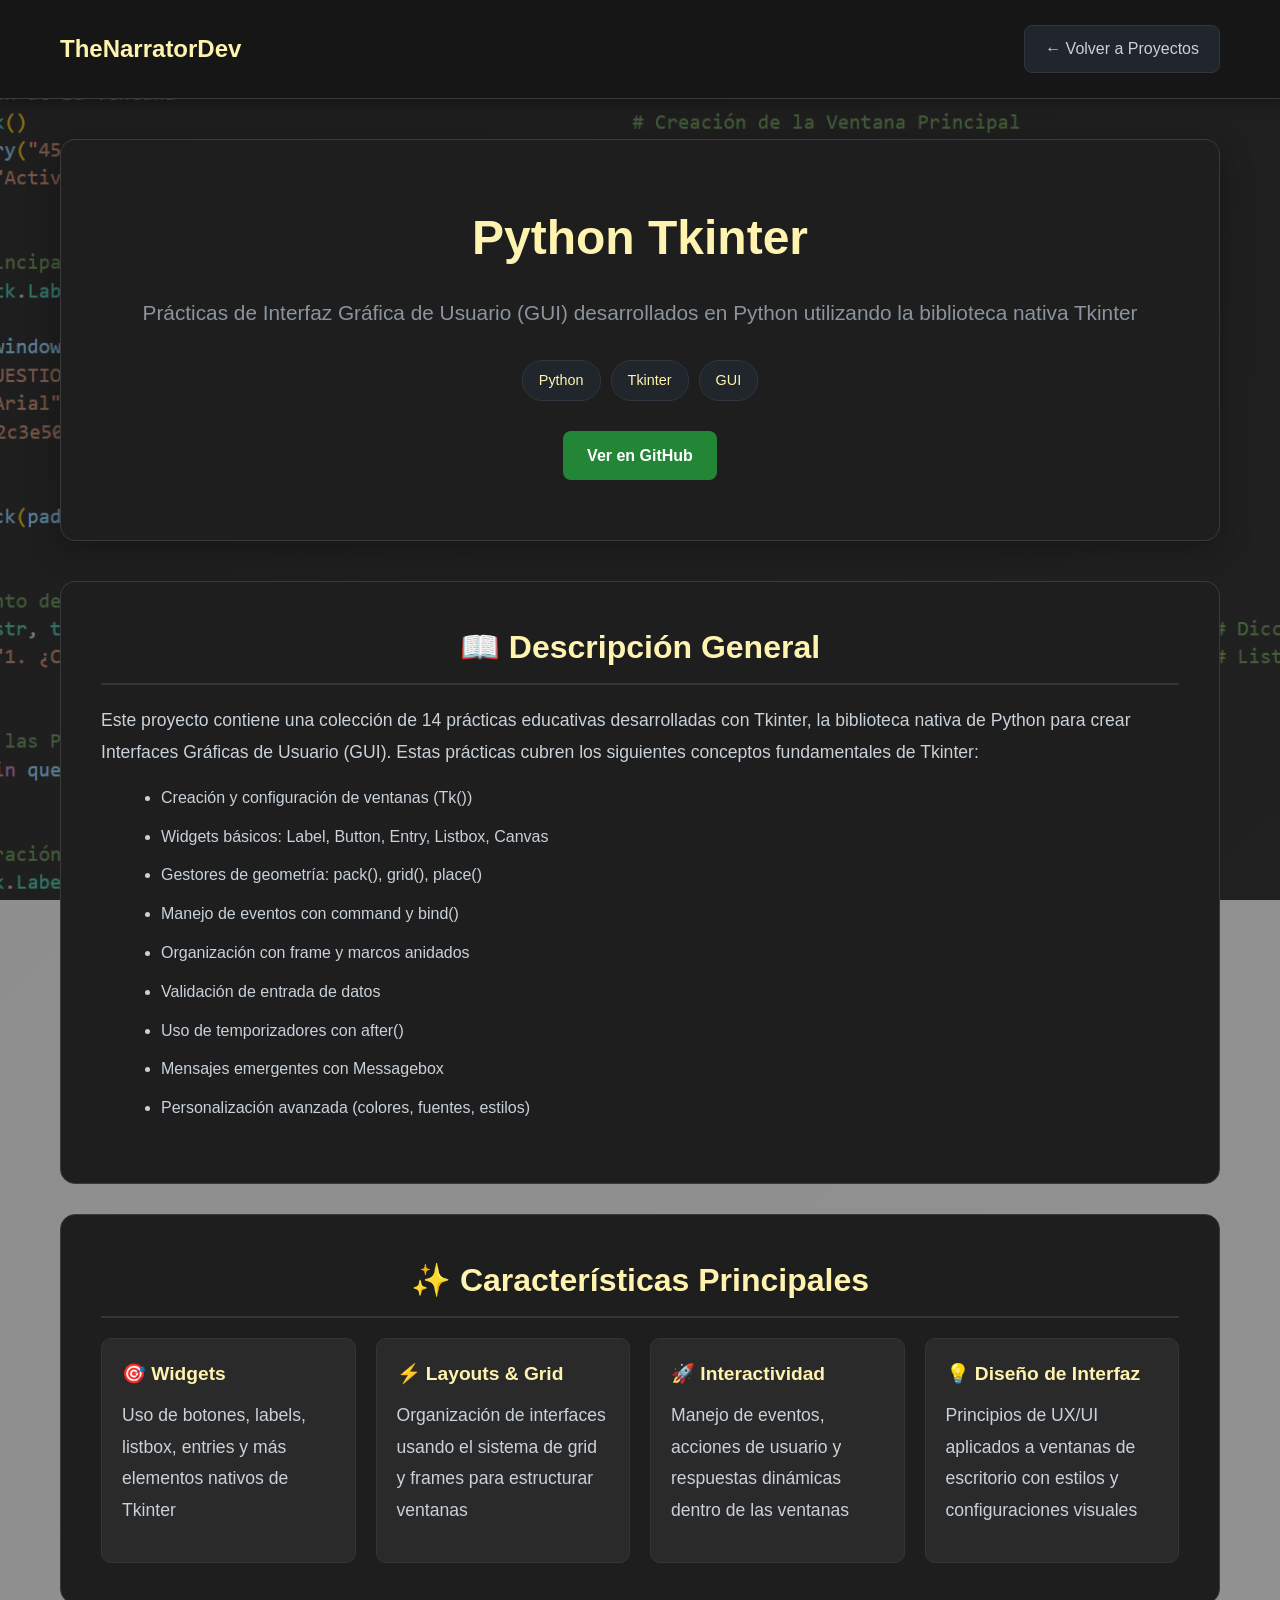
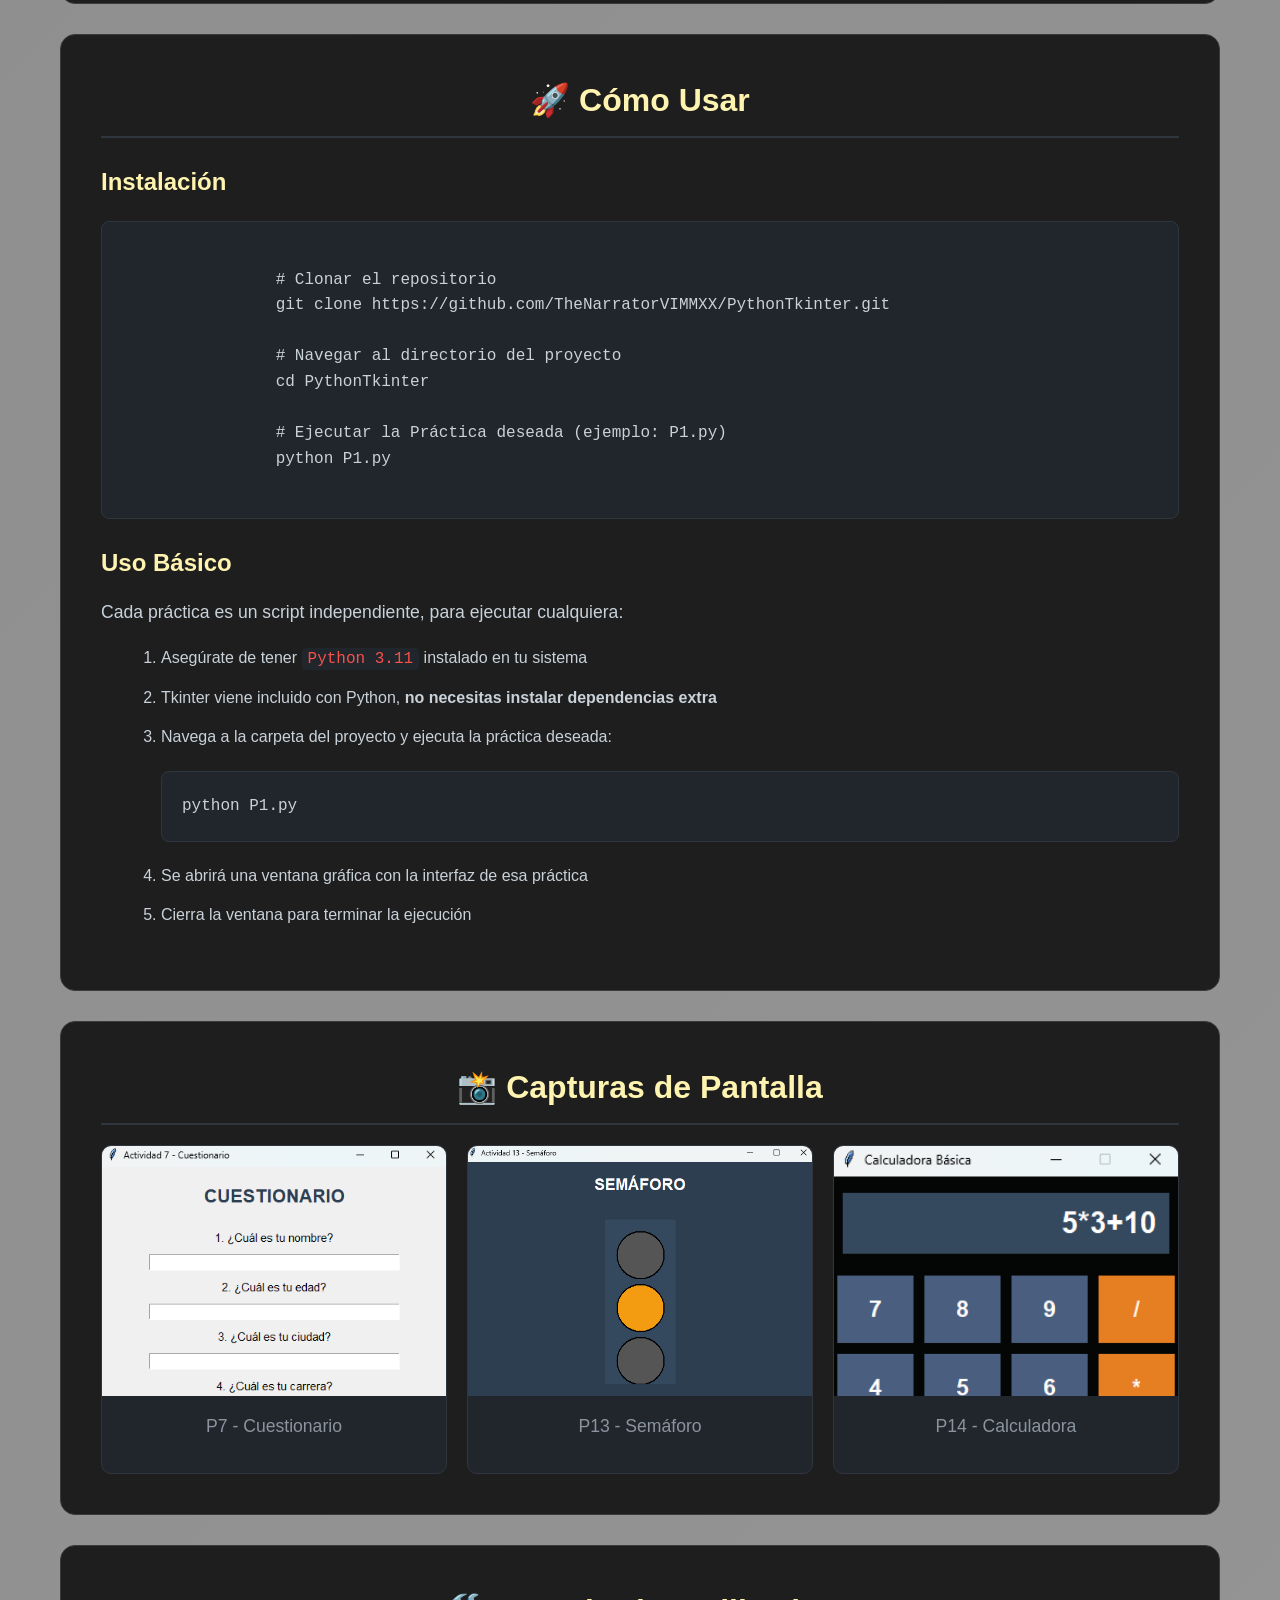
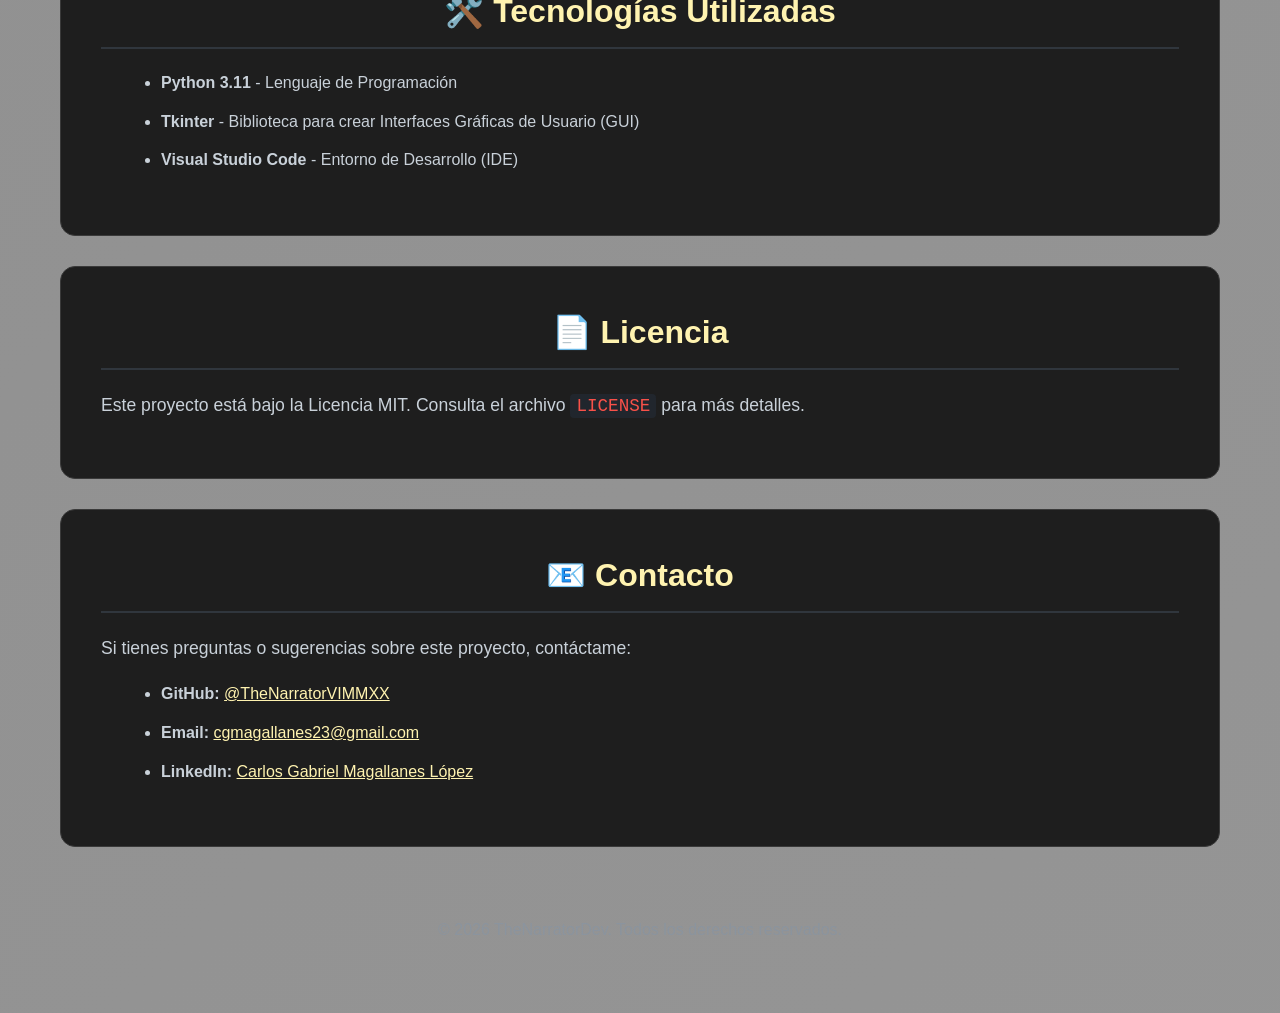
==== commit 4eef0f3d: "Update index.html" ====
--- a/index.html
+++ b/index.html
@@ -1,7 +1,7 @@
 <![base64]>
 <!-- DOCUMENTACIÓN -->
 <!-- Vista para el Proyecto Tkinter -->
-<!-- Ultima Modificación: 20/03/2025 -->
+<!-- Ultima Modificación: 20/03/2026 -->
 <!-- Autor: Magallanes López Carlos Gabriel -->
 <!-- Correo: cgmagallanes23@gmail.com -->
 <!-- Versión: 1.1 -->
--- a/css/styles.css
+++ b/css/styles.css
@@ -7,7 +7,7 @@
 /* Autor: Magallanes López Carlos Gabriel                                                                                                                                    */
 /* Versión del Proyecto: 1.1                                                                                                                                                 */
 /* Correo: cgmagallanes23@gmail.com                                                                                                                                          */
-/* Ultima Modificación: 20/03/2025                                                                                                                                                                           */
+/* Ultima Modificación: 20/03/2026                                                                                                                                                                           */
 /*                                                                                                                                                                           */
 /*****************************************************************************************************************************************************************************/
 
@@ -20,7 +20,7 @@
     font-family: -apple-system, BlinkMacSystemFont, 'Segoe UI', Arial, sans-serif;                     
     background:                                                                                          
         linear-gradient(135deg, rgba(28,28,28,0.5), rgba(43,43,43,0.5)),                              
-        url('imgs/background.png') center/cover fixed;                                                     /* Imagen de Fondo, Centrada, Cubriendo toda el Área, Fija */
+        url('../imgs/background.png') center/cover fixed;                                                     /* Imagen de Fondo, Centrada, Cubriendo toda el Área, Fija */
     color: #c9d1d9;                                                                                   
     line-height: 1.6;                                                                                    
     min-height: 100vh;                                                                                     /* Asegura que el Body ocupe toda la Altura de la Ventana */
@@ -349,4 +349,4 @@
         
 }
 
-/*****************************************************************************************************************************************************************************/+/*****************************************************************************************************************************************************************************/
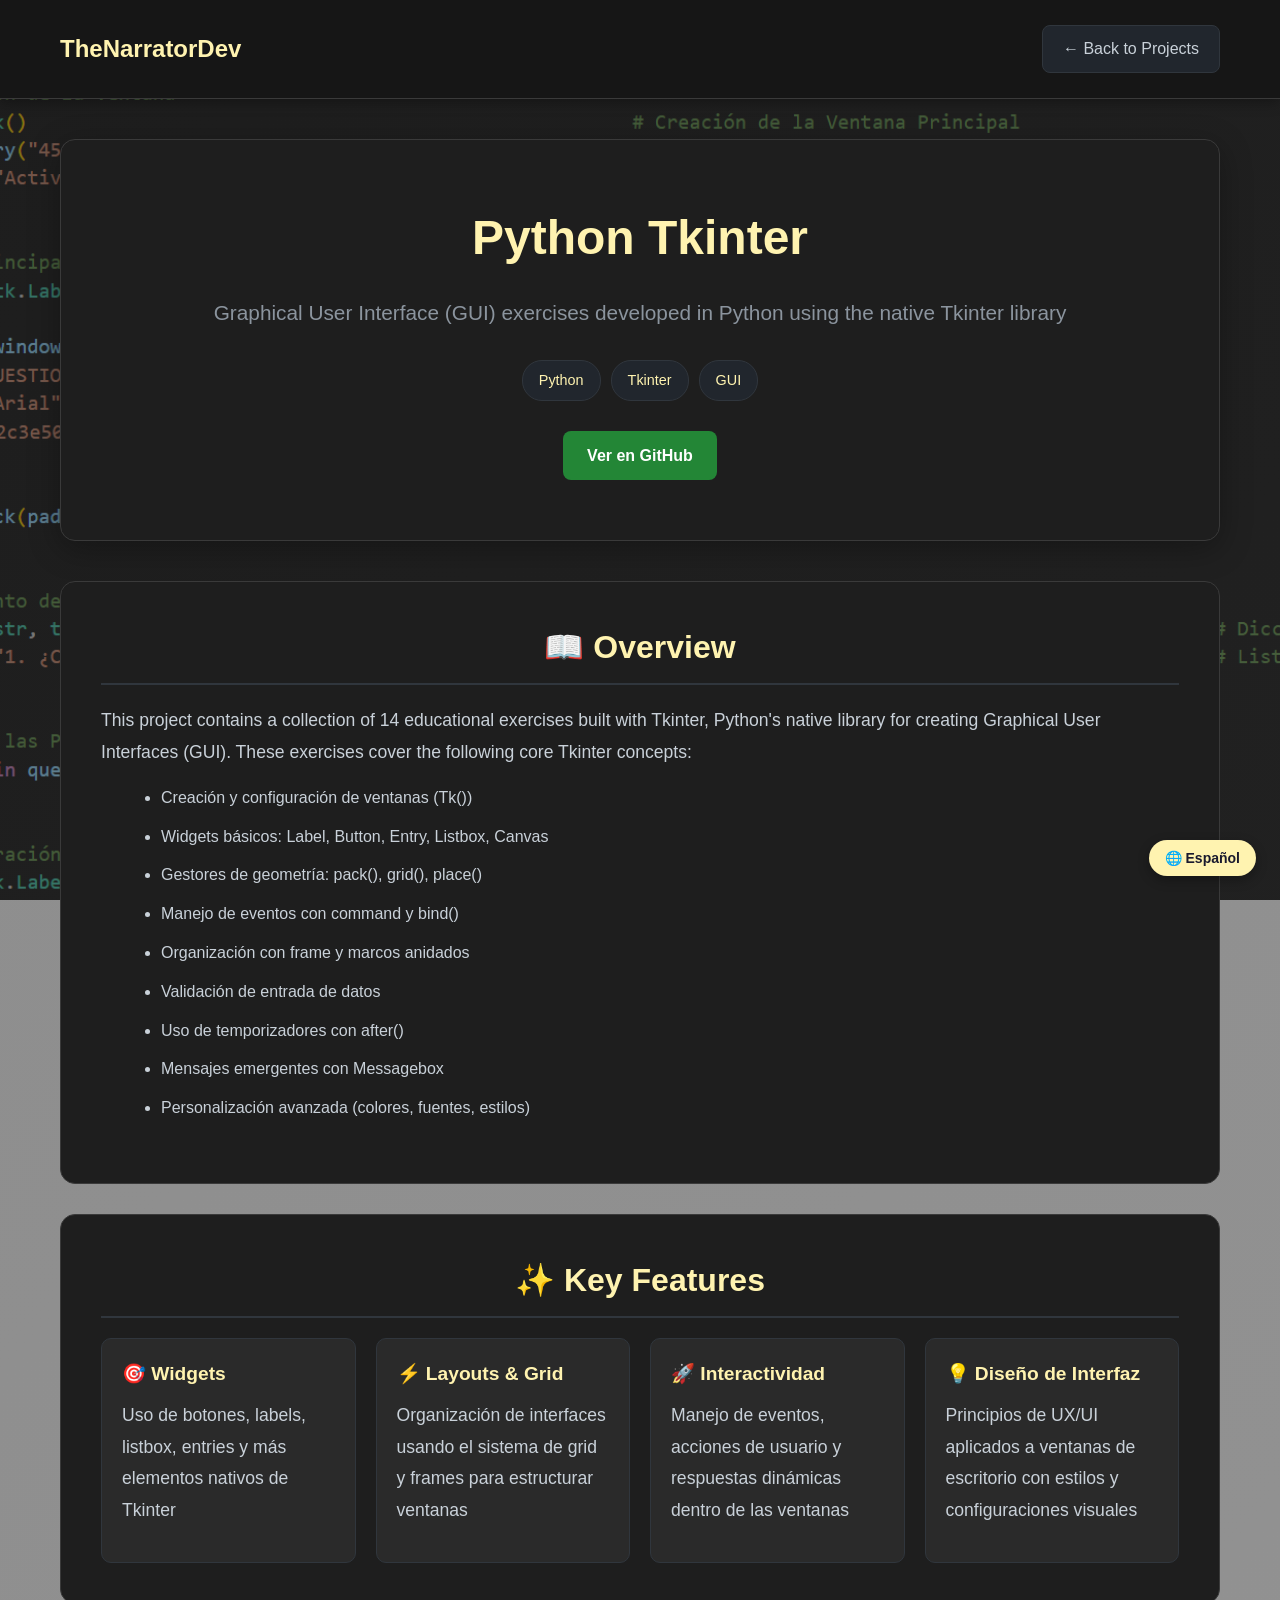
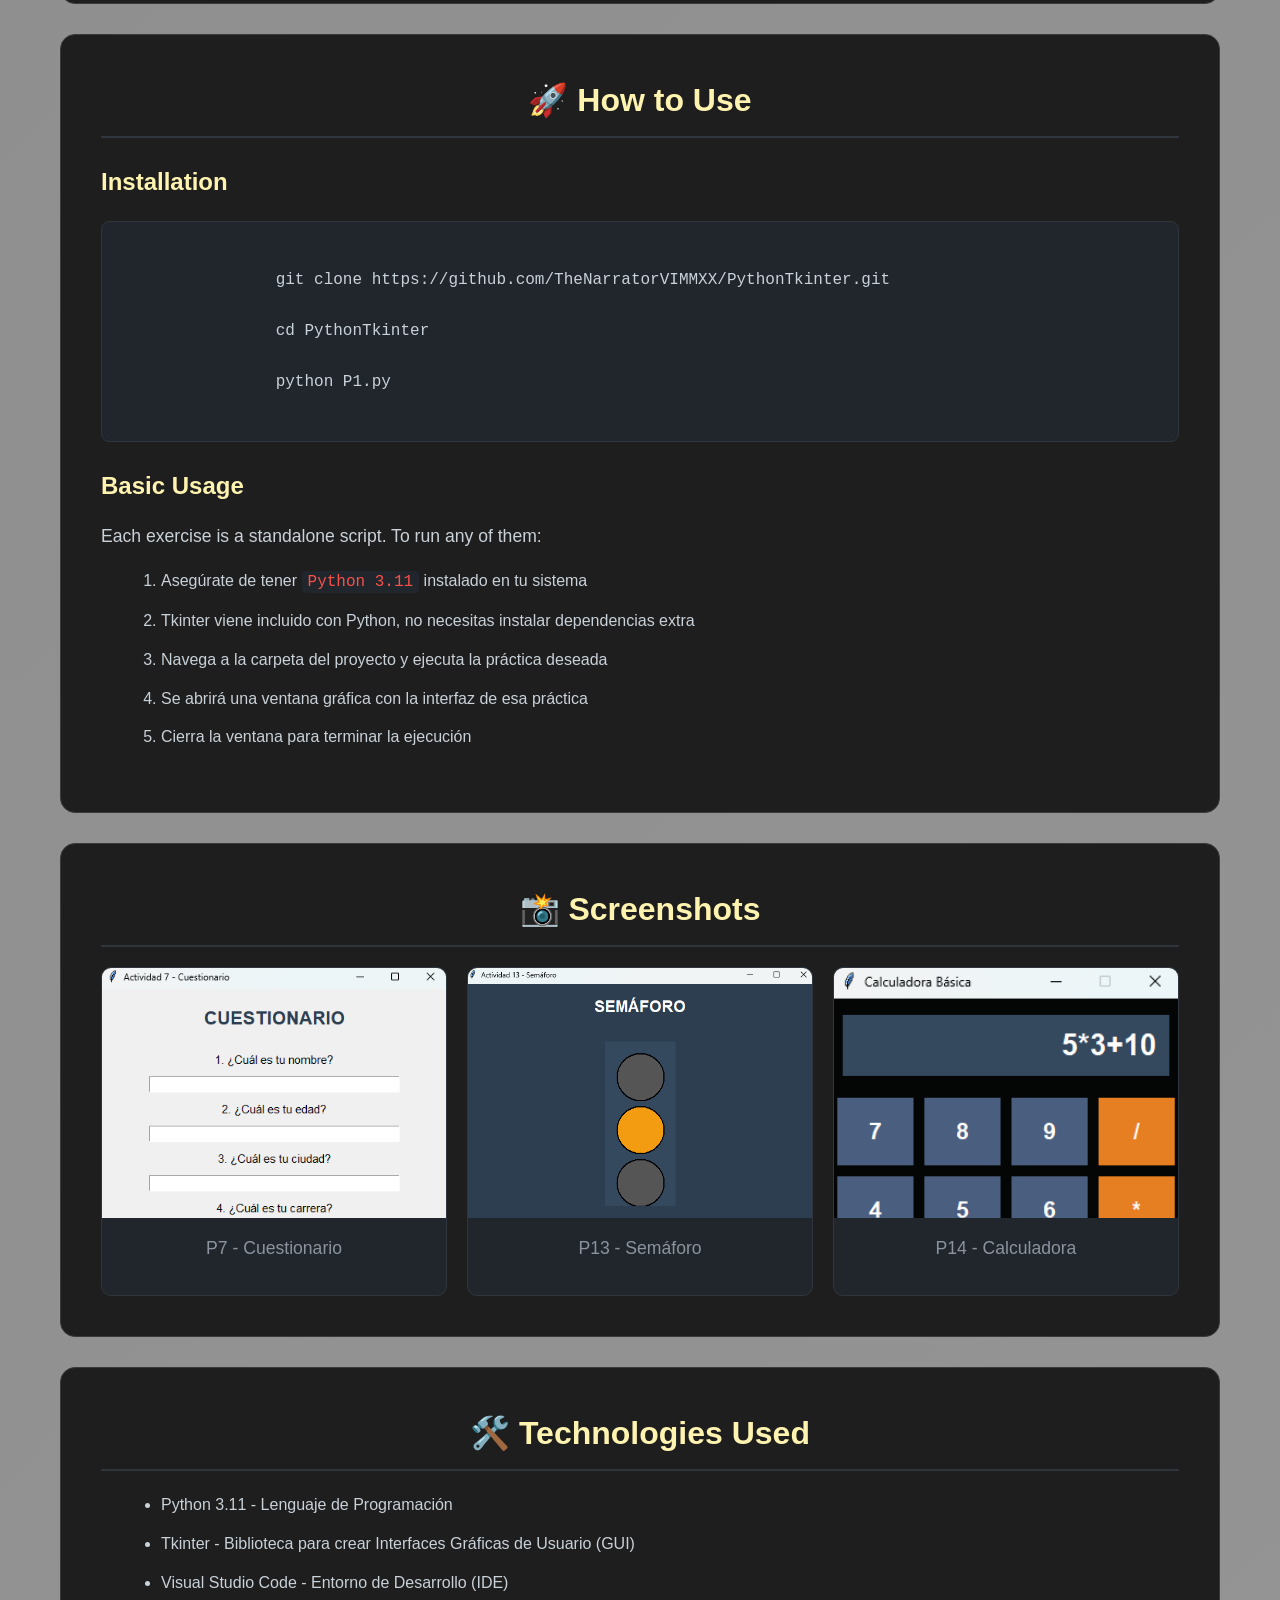
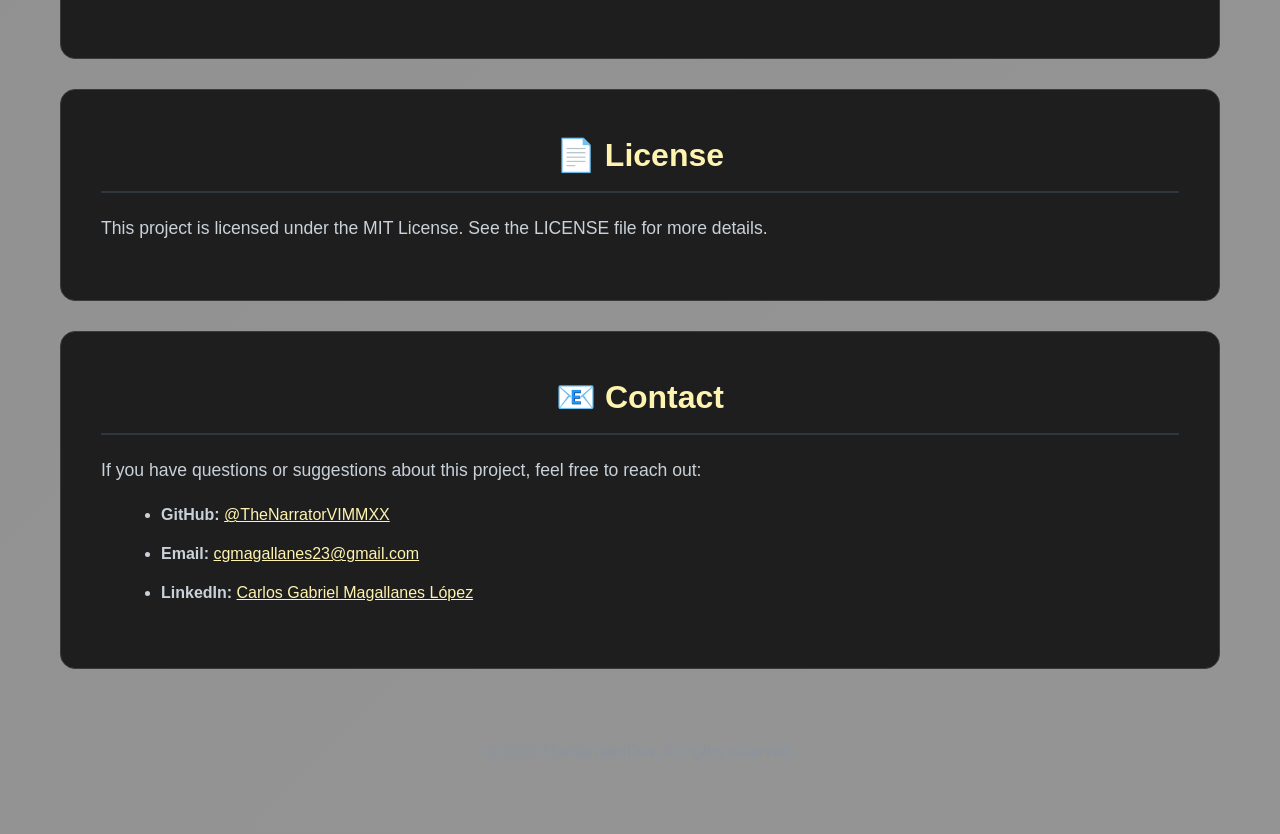
==== commit de3234d0: "Revise project documentation and update version to 1.2 Updated documentation and project details in " ====
--- a/index.html
+++ b/index.html
@@ -1,10 +1,10 @@
 <![base64]>
 <!-- DOCUMENTACIÓN -->
 <!-- Vista para el Proyecto Tkinter -->
-<!-- Ultima Modificación: 20/03/2026 -->
+<!-- Ultima Modificación: 05/05/2026 -->
 <!-- Autor: Magallanes López Carlos Gabriel -->
 <!-- Correo: cgmagallanes23@gmail.com -->
-<!-- Versión: 1.1 -->
+<!-- Versión: 1.2 -->
 <![base64]>
 
 <!DOCTYPE html>
@@ -23,7 +23,7 @@
     <nav>
         <div class="nav-container">
             <a href="../index.html" class="nav-logo">TheNarratorDev</a>
-            <a href="https://github.com/TheNarratorVIMMXX" class="back-btn">← Volver a Proyectos</a>
+            <a href="https://github.com/TheNarratorVIMMXX" class="back-btn" data-i18n="backBtn">← Volver a Proyectos</a>
         </div>
     </nav>
 
@@ -32,7 +32,7 @@
         <!-- Encabezado del Proyecto -->
         <div class="project-header">
             <h1>Python Tkinter</h1>
-            <p>Prácticas de Interfaz Gráfica de Usuario (GUI) desarrollados en Python utilizando la biblioteca nativa Tkinter</p>
+            <p data-i18n="projectDesc">Prácticas de Interfaz Gráfica de Usuario (GUI) desarrollados en Python utilizando la biblioteca nativa Tkinter</p>
 
             <div class="project-tags">
                 <span class="tag">Python</span>
@@ -41,59 +41,59 @@
             </div>
 
             <div class="project-links">
-                <a href="https://github.com/TheNarratorVIMMXX/PythonTkinter" target="_blank">Ver en GitHub</a>
+                <a href="https://github.com/TheNarratorVIMMXX/PythonTkinter" target="_blank" data-i18n="githubBtn">Ver en GitHub</a>
             </div>
         
         </div>
 
         <!-- Descripción General -->
         <div class="content-section">
-            <h2>📖 Descripción General</h2>
+            <h2 data-i18n="overviewTitle">📖 Descripción General</h2>
             
-            <p>
+            <p data-i18n="overviewText">
                 Este proyecto contiene una colección de 14 prácticas educativas desarrolladas con Tkinter,
                 la biblioteca nativa de Python para crear Interfaces Gráficas de Usuario (GUI).
                 Estas prácticas cubren los siguientes conceptos fundamentales de Tkinter:
             </p>
 
             <ul>
-                <li>Creación y configuración de ventanas (Tk())</li>
-                <li>Widgets básicos: Label, Button, Entry, Listbox, Canvas</li>
-                <li>Gestores de geometría: pack(), grid(), place()</li>
-                <li>Manejo de eventos con command y bind()</li>
-                <li>Organización con frame y marcos anidados</li>
-                <li>Validación de entrada de datos</li>
-                <li>Uso de temporizadores con after()</li>
-                <li>Mensajes emergentes con Messagebox</li>
-                <li>Personalización avanzada (colores, fuentes, estilos)</li>
+                <li data-i18n="li1">Creación y configuración de ventanas (Tk())</li>
+                <li data-i18n="li2">Widgets básicos: Label, Button, Entry, Listbox, Canvas</li>
+                <li data-i18n="li3">Gestores de geometría: pack(), grid(), place()</li>
+                <li data-i18n="li4">Manejo de eventos con command y bind()</li>
+                <li data-i18n="li5">Organización con frame y marcos anidados</li>
+                <li data-i18n="li6">Validación de entrada de datos</li>
+                <li data-i18n="li7">Uso de temporizadores con after()</li>
+                <li data-i18n="li8">Mensajes emergentes con Messagebox</li>
+                <li data-i18n="li9">Personalización avanzada (colores, fuentes, estilos)</li>
             </ul>
         
         </div>
 
         <!-- Características Principales -->
         <div class="content-section">
-            <h2>✨ Características Principales</h2>
+            <h2 data-i18n="featuresTitle">✨ Características Principales</h2>
 
             <div class="features-grid">
 
                 <div class="feature-card">
-                    <h4>🎯 Widgets</h4>
-                    <p>Uso de botones, labels, listbox, entries y más elementos nativos de Tkinter</p>
+                    <h4 data-i18n="feat1Title">🎯 Widgets</h4>
+                    <p data-i18n="feat1Desc">Uso de botones, labels, listbox, entries y más elementos nativos de Tkinter</p>
                 </div>
 
                 <div class="feature-card">
-                    <h4>⚡ Layouts & Grid</h4>
-                    <p>Organización de interfaces usando el sistema de grid y frames para estructurar ventanas</p>
+                    <h4 data-i18n="feat2Title">⚡ Layouts & Grid</h4>
+                    <p data-i18n="feat2Desc">Organización de interfaces usando el sistema de grid y frames para estructurar ventanas</p>
                 </div>
 
                 <div class="feature-card">
-                    <h4>🚀 Interactividad</h4>
-                    <p>Manejo de eventos, acciones de usuario y respuestas dinámicas dentro de las ventanas</p>
+                    <h4 data-i18n="feat3Title">🚀 Interactividad</h4>
+                    <p data-i18n="feat3Desc">Manejo de eventos, acciones de usuario y respuestas dinámicas dentro de las ventanas</p>
                 </div>
 
                 <div class="feature-card">
-                    <h4>💡 Diseño de Interfaz</h4>
-                    <p>Principios de UX/UI aplicados a ventanas de escritorio con estilos y configuraciones visuales</p>
+                    <h4 data-i18n="feat4Title">💡 Diseño de Interfaz</h4>
+                    <p data-i18n="feat4Desc">Principios de UX/UI aplicados a ventanas de escritorio con estilos y configuraciones visuales</p>
                 </div>
 
             </div>
@@ -102,55 +102,49 @@
 
         <!-- Cómo Usar -->
         <div class="content-section">
-            <h2>🚀 Cómo Usar</h2>
+            <h2 data-i18n="howToUseTitle">🚀 Cómo Usar</h2>
 
-            <h3>Instalación</h3>
+            <h3 data-i18n="installTitle">Instalación</h3>
 
             <pre><code>
-                # Clonar el repositorio
                 git clone https://github.com/TheNarratorVIMMXX/PythonTkinter.git
 
-                # Navegar al directorio del proyecto
                 cd PythonTkinter
 
-                # Ejecutar la Práctica deseada (ejemplo: P1.py)
                 python P1.py
             </code></pre>
 
-            <h3>Uso Básico</h3>
-            <p>Cada práctica es un script independiente, para ejecutar cualquiera:</p>
+            <h3 data-i18n="basicUseTitle">Uso Básico</h3>
+            <p data-i18n="basicUseDesc">Cada práctica es un script independiente, para ejecutar cualquiera:</p>
 
             <ol>
-                <li>Asegúrate de tener <code>Python 3.11</code> instalado en tu sistema</li>
-                <li>Tkinter viene incluido con Python, <strong>no necesitas instalar dependencias extra</strong></li>
-                <li>
-                    Navega a la carpeta del proyecto y ejecuta la práctica deseada:
-                    <pre><code>python P1.py</code></pre>
-                </li>
-                <li>Se abrirá una ventana gráfica con la interfaz de esa práctica</li>
-                <li>Cierra la ventana para terminar la ejecución</li>
+                <li data-i18n="step1">Asegúrate de tener <code>Python 3.11</code> instalado en tu sistema</li>
+                <li data-i18n="step2">Tkinter viene incluido con Python, no necesitas instalar dependencias extra</li>
+                <li data-i18n="step3">Navega a la carpeta del proyecto y ejecuta la práctica deseada</li>
+                <li data-i18n="step4">Se abrirá una ventana gráfica con la interfaz de esa práctica</li>
+                <li data-i18n="step5">Cierra la ventana para terminar la ejecución</li>
             </ol>
         </div>
 
         <!-- Screenshots -->
         <div class="content-section">
-            <h2>📸 Capturas de Pantalla</h2>
+            <h2 data-i18n="screenshotsTitle">📸 Capturas de Pantalla</h2>
 
             <div class="screenshots">
                 
                 <div class="screenshot">
                     <img src="imgs/P7.png" alt="Práctica 7">
-                    <p>P7 - Cuestionario</p>
+                    <p data-i18n="shot1">P7 - Cuestionario</p>
                 </div>
 
                 <div class="screenshot">
                     <img src="imgs/P13.png" alt="Práctica 13">
-                    <p>P13 - Semáforo</p>
+                    <p data-i18n="shot2">P13 - Semáforo</p>
                 </div>
 
                 <div class="screenshot">
                     <img src="imgs/P14.png" alt="Práctica 14">
-                    <p>P14 - Calculadora</p>
+                    <p data-i18n="shot3">P14 - Calculadora</p>
                 </div>
             
             </div>
@@ -159,34 +153,34 @@
 
         <!-- Tecnologías Utilizadas -->
         <div class="content-section">
-            <h2>🛠️ Tecnologías Utilizadas</h2>
+            <h2 data-i18n="techTitle">🛠️ Tecnologías Utilizadas</h2>
 
             <ul>
-                <li><strong>Python 3.11</strong> - Lenguaje de Programación</li>
-                <li><strong>Tkinter</strong> - Biblioteca para crear Interfaces Gráficas de Usuario (GUI)</li>
-                <li><strong>Visual Studio Code</strong> - Entorno de Desarrollo (IDE)</li>
+                <li data-i18n="tech1">Python 3.11 - Lenguaje de Programación</li>
+                <li data-i18n="tech2">Tkinter - Biblioteca para crear Interfaces Gráficas de Usuario (GUI)</li>
+                <li data-i18n="tech3">Visual Studio Code - Entorno de Desarrollo (IDE)</li>
             </ul>
         
         </div>
 
         <!-- Licencia -->
         <div class="content-section">
-            <h2>📄 Licencia</h2>
+            <h2 data-i18n="licenseTitle">📄 Licencia</h2>
         
-            <p>
-                Este proyecto está bajo la Licencia MIT. Consulta el archivo <code>LICENSE</code> para más detalles.
+            <p data-i18n="licenseText">
+                Este proyecto está bajo la Licencia MIT. Consulta el archivo LICENSE para más detalles.
             </p>
         
         </div>
 
         <!-- Contacto -->
         <div class="content-section">
-            <h2>📧 Contacto</h2>
-            <p>Si tienes preguntas o sugerencias sobre este proyecto, contáctame:</p>
+            <h2 data-i18n="contactTitle">📧 Contacto</h2>
+            <p data-i18n="contactDesc">Si tienes preguntas o sugerencias sobre este proyecto, contáctame:</p>
 
             <ul>
                 <li><strong>GitHub:</strong> <a href="https://github.com/TheNarratorVIMMXX" target="_blank" style="color: #fff3b0;">@TheNarratorVIMMXX</a></li>
-                <li><strong>Email:</strong> <a href="https://mailto:cgmagallanes23@gmail.com" style="color: #fff3b0;">cgmagallanes23@gmail.com</a></li>
+                <li><strong>Email:</strong> <a href="mailto:cgmagallanes23@gmail.com" style="color: #fff3b0;">cgmagallanes23@gmail.com</a></li>
                 <li><strong>LinkedIn:</strong> <a href="https://linkedin.com/in/carlos-gabriel-magallanes-lopez-940179398" target="_blank" style="color: #fff3b0;">Carlos Gabriel Magallanes López</a></li>
             </ul>
         
@@ -194,7 +188,7 @@
 
         <!-- Pie de Página -->
         <footer>
-            <p>&copy; 2026 TheNarratorDev. Todos los derechos reservados.</p>
+            <p data-i18n="footer">&copy; 2026 TheNarratorDev. Todos los derechos reservados.</p>
         </footer>
 
     </div>
--- a/css/styles.css
+++ b/css/styles.css
@@ -5,9 +5,9 @@
 /*****************************************************************************************************************************************************************************/
 /*                                                                                                                                                                           */
 /* Autor: Magallanes López Carlos Gabriel                                                                                                                                    */
-/* Versión del Proyecto: 1.1                                                                                                                                                 */
+/* Versión del Proyecto: 1.2                                                                                                                                                 */
 /* Correo: cgmagallanes23@gmail.com                                                                                                                                          */
-/* Ultima Modificación: 20/03/2026                                                                                                                                                                           */
+/* Ultima Modificación: 05/05/2026                                                                                                                                                                           */
 /*                                                                                                                                                                           */
 /*****************************************************************************************************************************************************************************/
 
@@ -349,4 +349,28 @@
         
 }
 
+/* Botón de Cambio de Idioma */
+#langToggleBtn {
+    position: fixed;
+    bottom: 24px;
+    right: 24px;
+    z-index: 1000;
+    padding: 10px 16px;
+    border-radius: 24px;
+    border: none;
+    background: #fff3b0;
+    color: #1a1a2e;
+    font-weight: bold;
+    font-size: 14px;
+    cursor: pointer;
+    box-shadow: 0 4px 12px rgba(0, 0, 0, 0.3);
+    transition: transform 0.2s ease, background 0.2s ease;
+}
+
+/* Hover del Botón de Idioma */
+#langToggleBtn:hover {
+    transform: scale(1.05);
+    background: #ffd43b;
+}
+
 /*****************************************************************************************************************************************************************************/
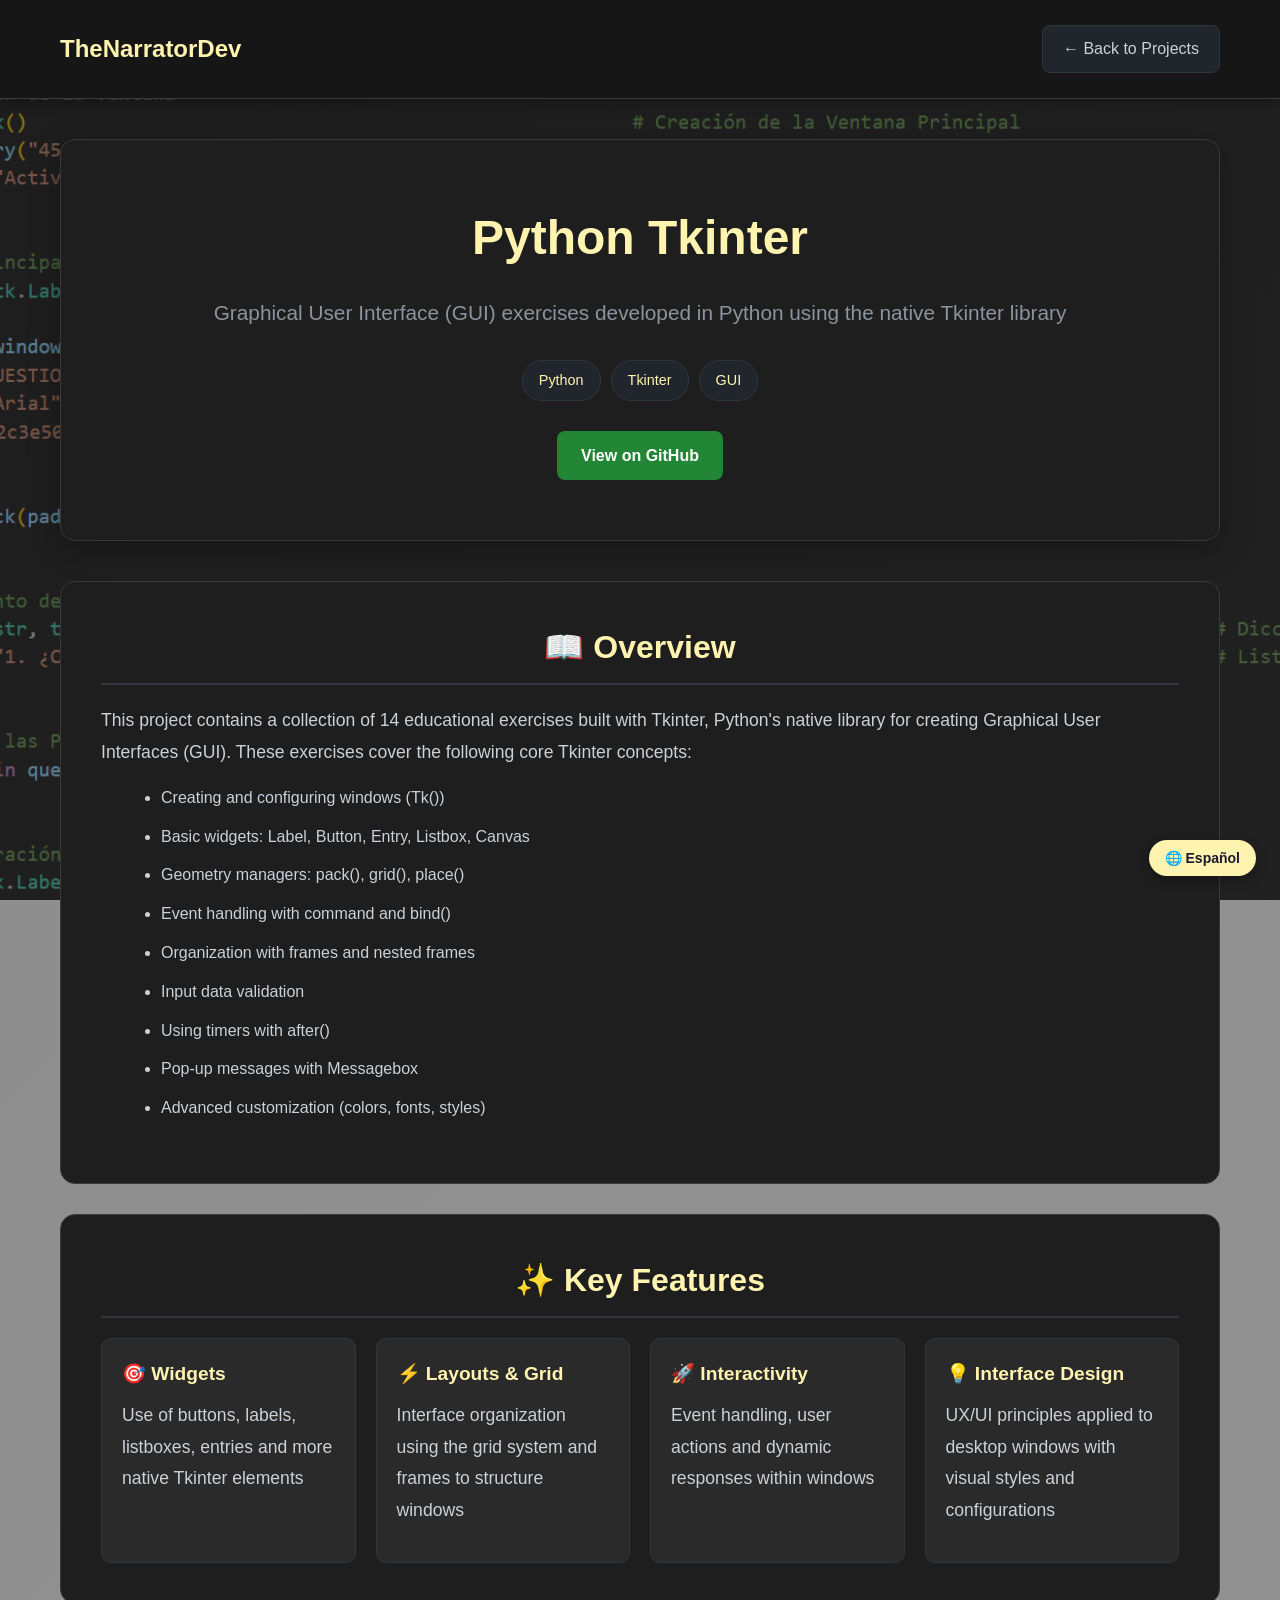
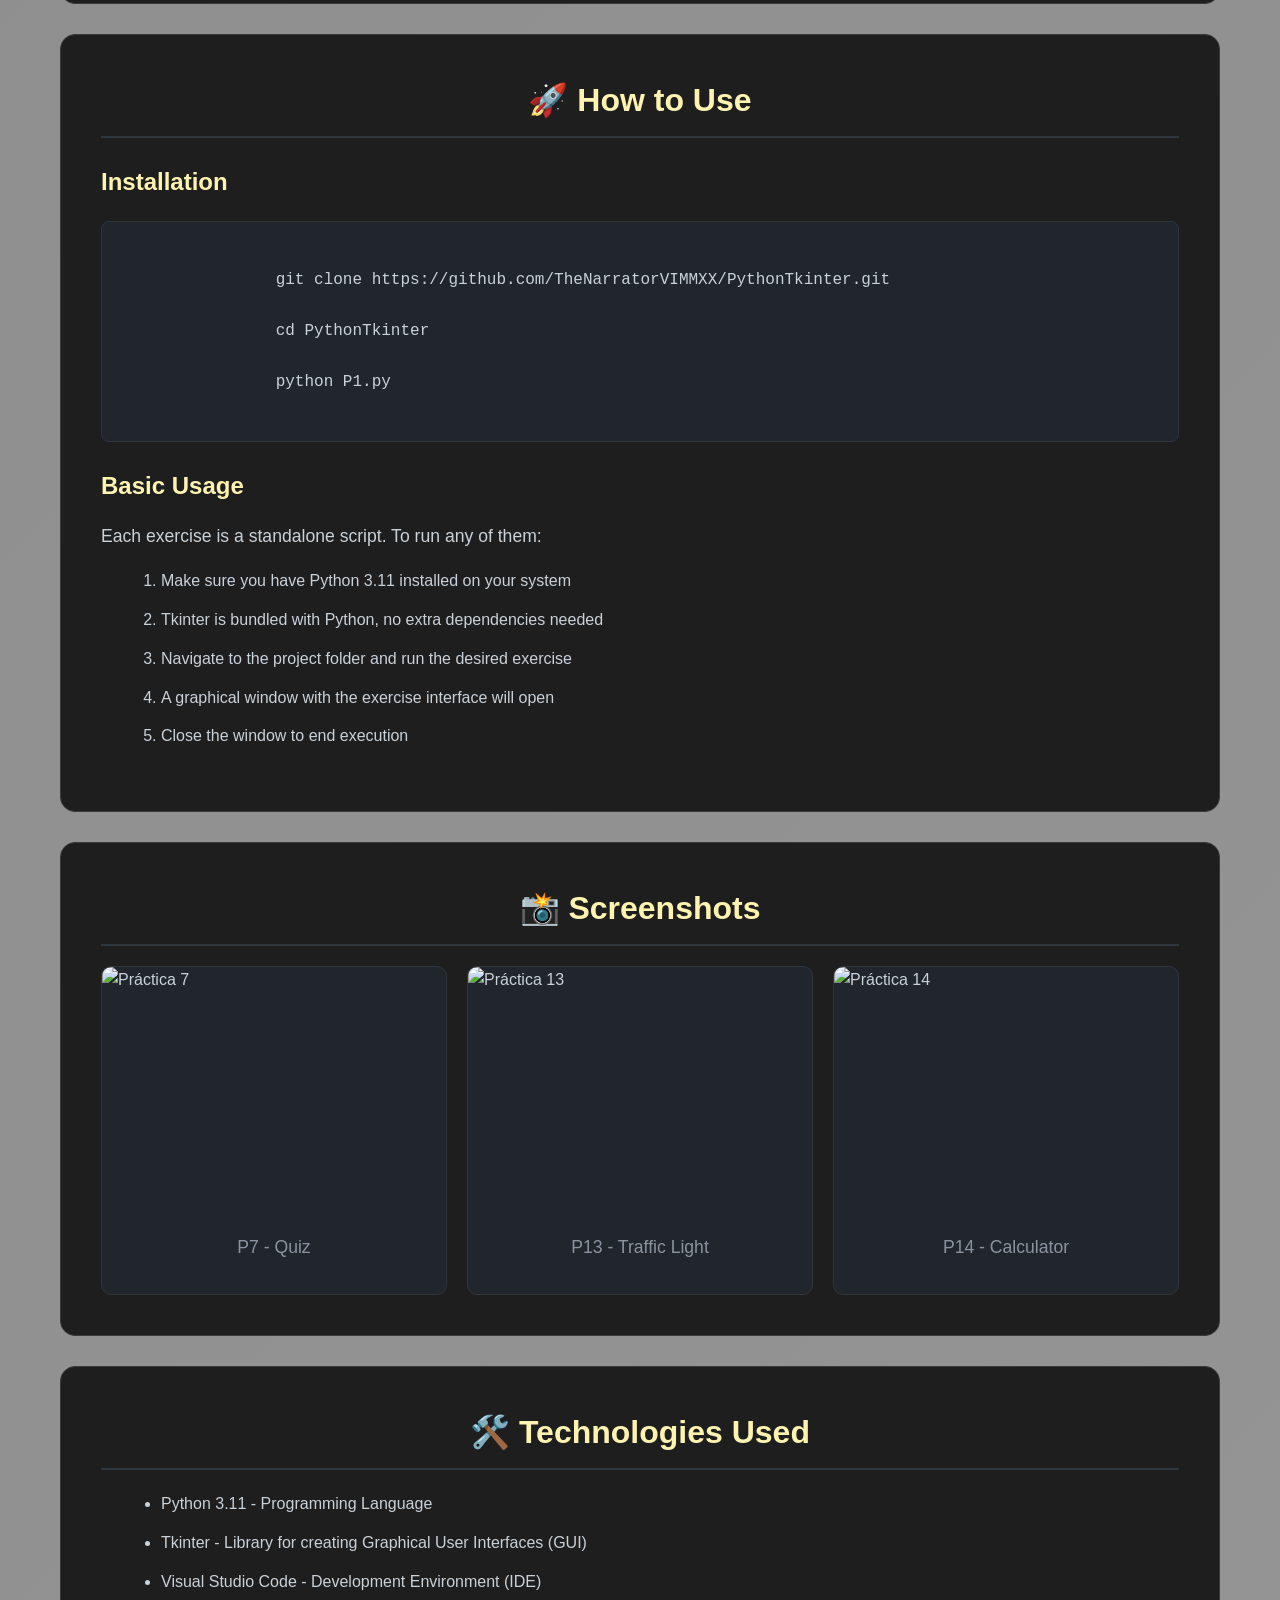
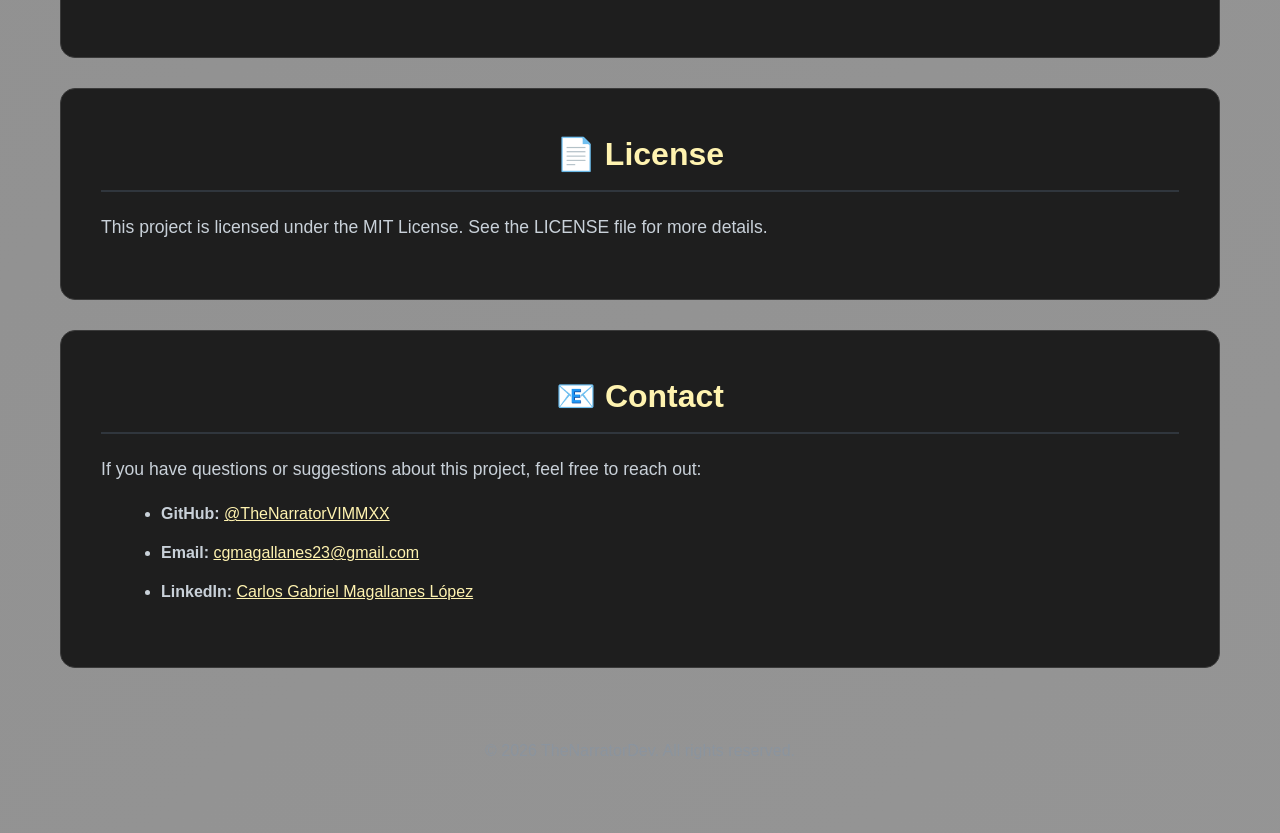
==== commit 10981dbb: "Revise documentation and update last modified date Updated documentation and modified last modificat" ====
--- a/index.html
+++ b/index.html
@@ -1,7 +1,7 @@
 <![base64]>
 <!-- DOCUMENTACIÓN -->
 <!-- Vista para el Proyecto Tkinter -->
-<!-- Ultima Modificación: 05/05/2026 -->
+<!-- Ultima Modificación: 08/05/2026 -->
 <!-- Autor: Magallanes López Carlos Gabriel -->
 <!-- Correo: cgmagallanes23@gmail.com -->
 <!-- Versión: 1.2 -->
@@ -133,17 +133,17 @@
             <div class="screenshots">
                 
                 <div class="screenshot">
-                    <img src="imgs/P7.png" alt="Práctica 7">
+                    <img src="assets/imgs/P7.png" alt="Práctica 7">
                     <p data-i18n="shot1">P7 - Cuestionario</p>
                 </div>
 
                 <div class="screenshot">
-                    <img src="imgs/P13.png" alt="Práctica 13">
+                    <img src="assets/imgs/P13.png" alt="Práctica 13">
                     <p data-i18n="shot2">P13 - Semáforo</p>
                 </div>
 
                 <div class="screenshot">
-                    <img src="imgs/P14.png" alt="Práctica 14">
+                    <img src="assets/imgs/P14.png" alt="Práctica 14">
                     <p data-i18n="shot3">P14 - Calculadora</p>
                 </div>
             
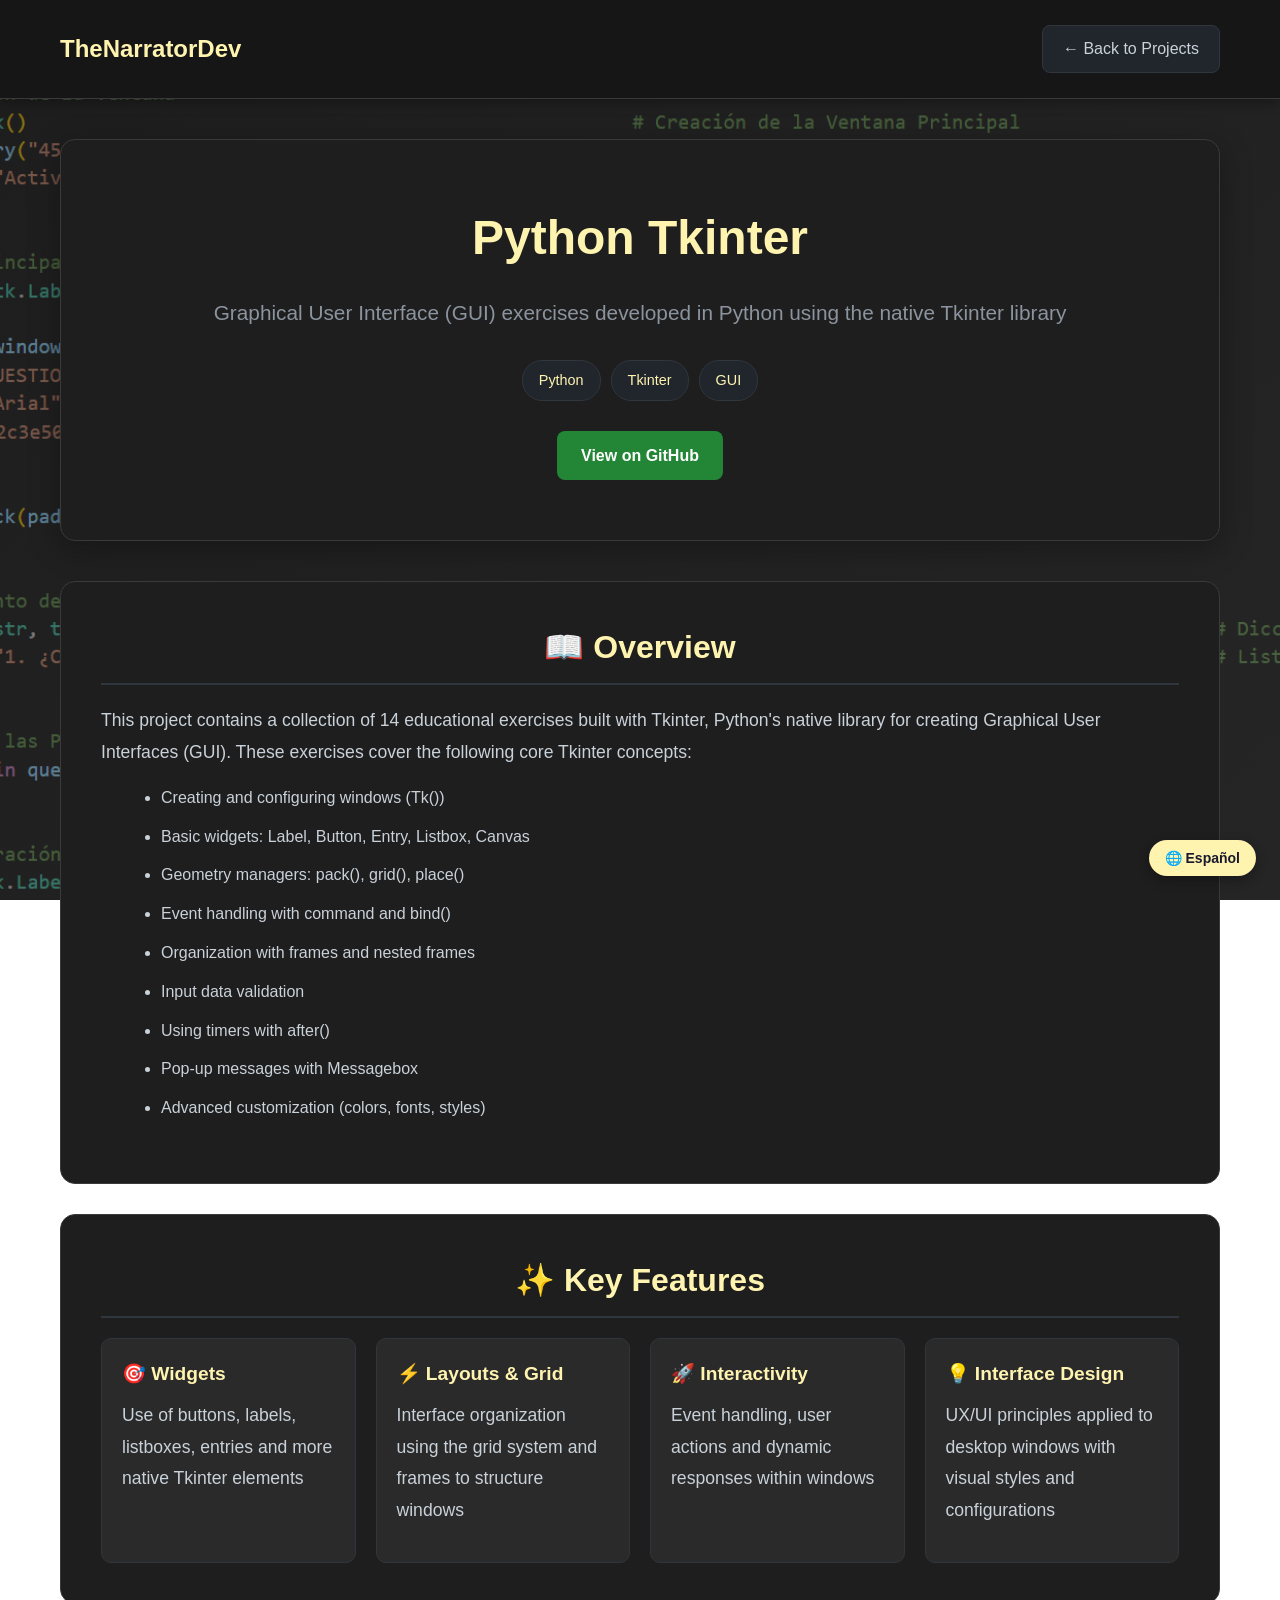
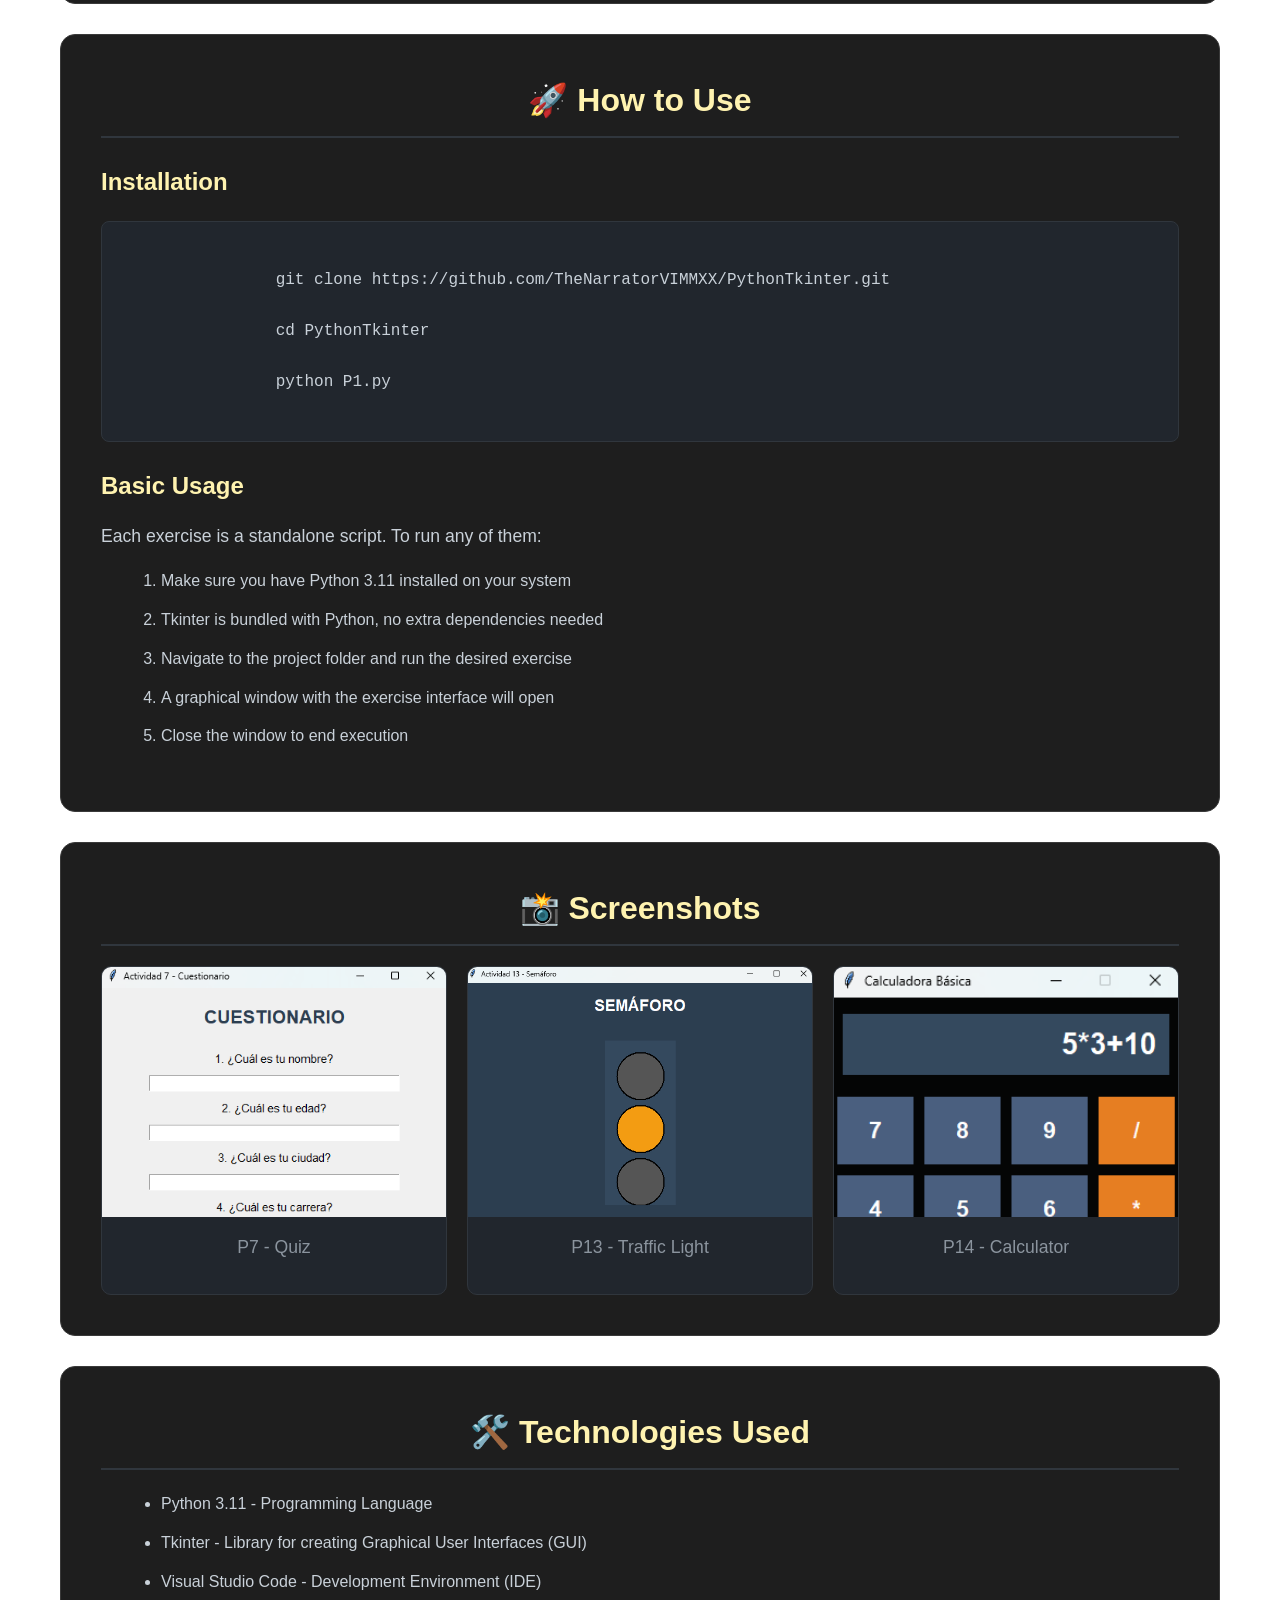
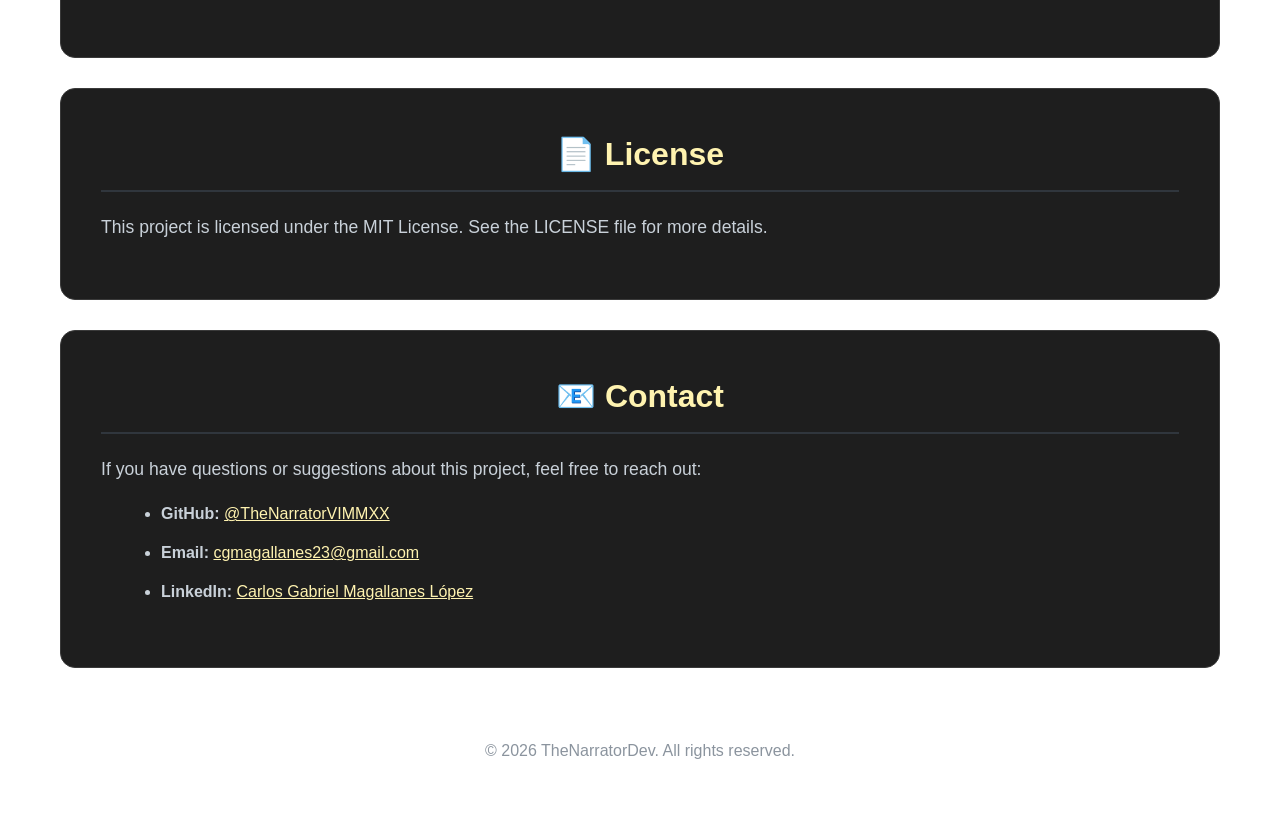
==== commit 4e0ae285: "Revise documentation and update project version Updated project documentation and version informatio" ====
--- a/index.html
+++ b/index.html
@@ -1,10 +1,10 @@
 <![base64]>
 <!-- DOCUMENTACIÓN -->
 <!-- Vista para el Proyecto Tkinter -->
-<!-- Ultima Modificación: 08/05/2026 -->
+<!-- Ultima Modificación: 09/05/2026 -->
 <!-- Autor: Magallanes López Carlos Gabriel -->
 <!-- Correo: cgmagallanes23@gmail.com -->
-<!-- Versión: 1.2 -->
+<!-- Versión del Proyecto: 1.0 -->
 <![base64]>
 
 <!DOCTYPE html>
--- a/css/styles.css
+++ b/css/styles.css
@@ -5,9 +5,9 @@
 /*****************************************************************************************************************************************************************************/
 /*                                                                                                                                                                           */
 /* Autor: Magallanes López Carlos Gabriel                                                                                                                                    */
-/* Versión del Proyecto: 1.2                                                                                                                                                 */
+/* Versión del Proyecto: 1.0                                                                                                                                                 */
 /* Correo: cgmagallanes23@gmail.com                                                                                                                                          */
-/* Ultima Modificación: 05/05/2026                                                                                                                                                                           */
+/* Ultima Modificación: 09/05/2026                                                                                                                                                                           */
 /*                                                                                                                                                                           */
 /*****************************************************************************************************************************************************************************/
 
@@ -18,9 +18,14 @@
 body {
         
     font-family: -apple-system, BlinkMacSystemFont, 'Segoe UI', Arial, sans-serif;                     
-    background:                                                                                          
-        linear-gradient(135deg, rgba(28,28,28,0.5), rgba(43,43,43,0.5)),                              
-        url('../imgs/background.png') center/cover fixed;                                                     /* Imagen de Fondo, Centrada, Cubriendo toda el Área, Fija */
+    background-image:
+        linear-gradient(135deg, rgba(28,28,28,0.5), rgba(43,43,43,0.5)),
+        url('../assets/imgs/background.png');
+
+    background-position: center;
+    background-size: cover;
+    background-repeat: no-repeat;
+    background-attachment: fixed;
     color: #c9d1d9;                                                                                   
     line-height: 1.6;                                                                                    
     min-height: 100vh;                                                                                     /* Asegura que el Body ocupe toda la Altura de la Ventana */
